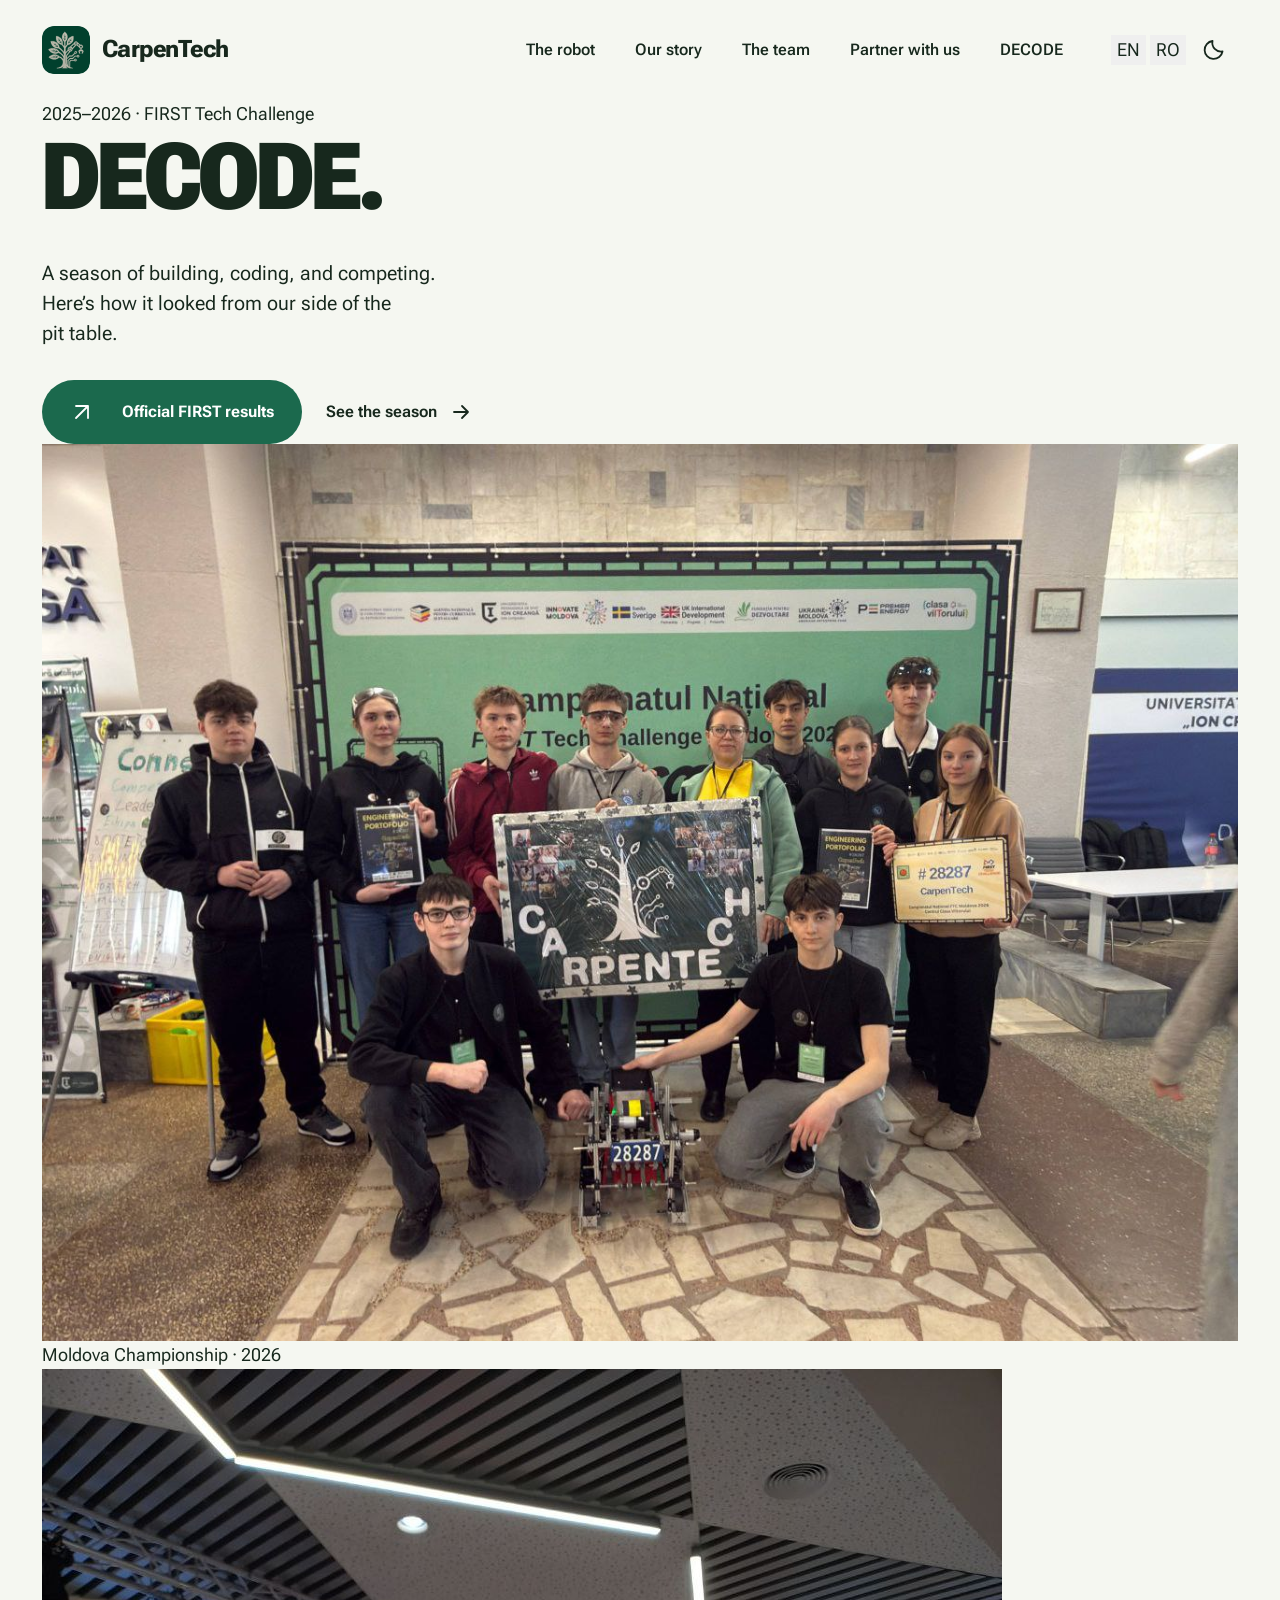
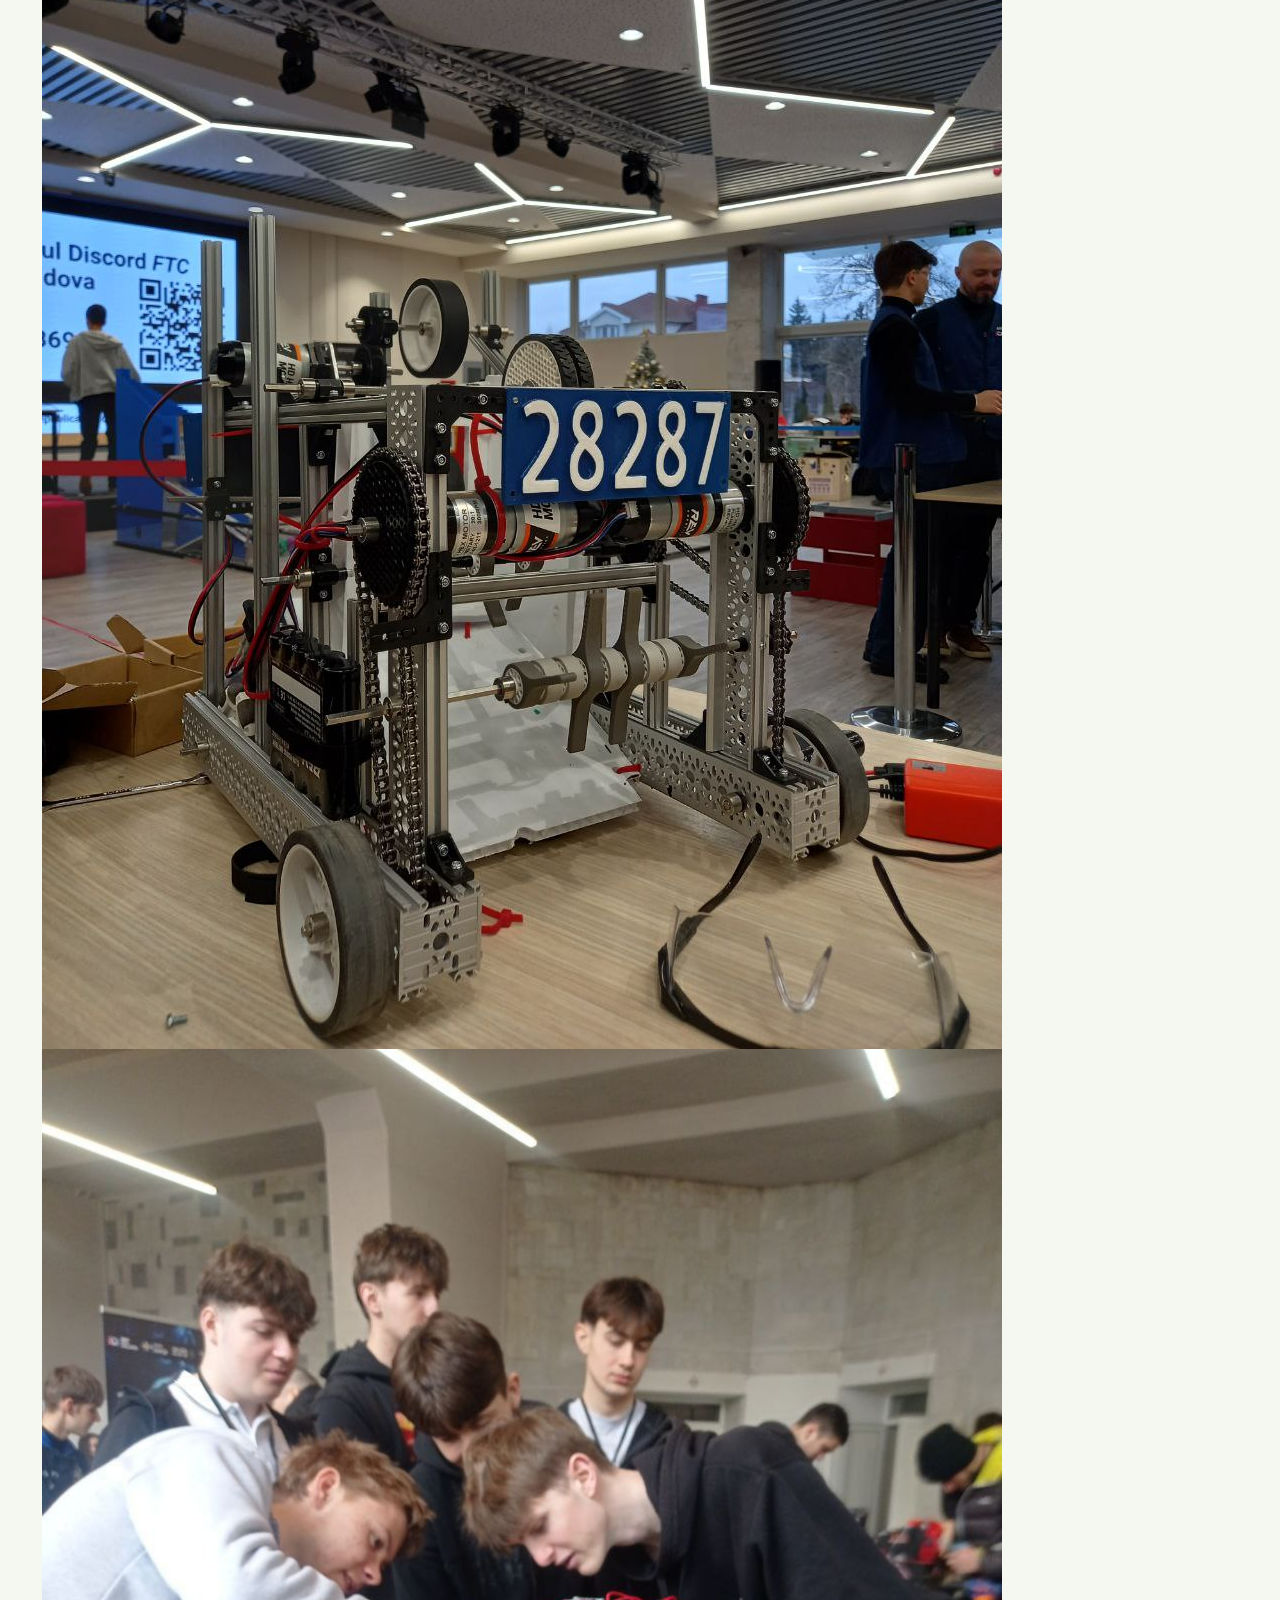
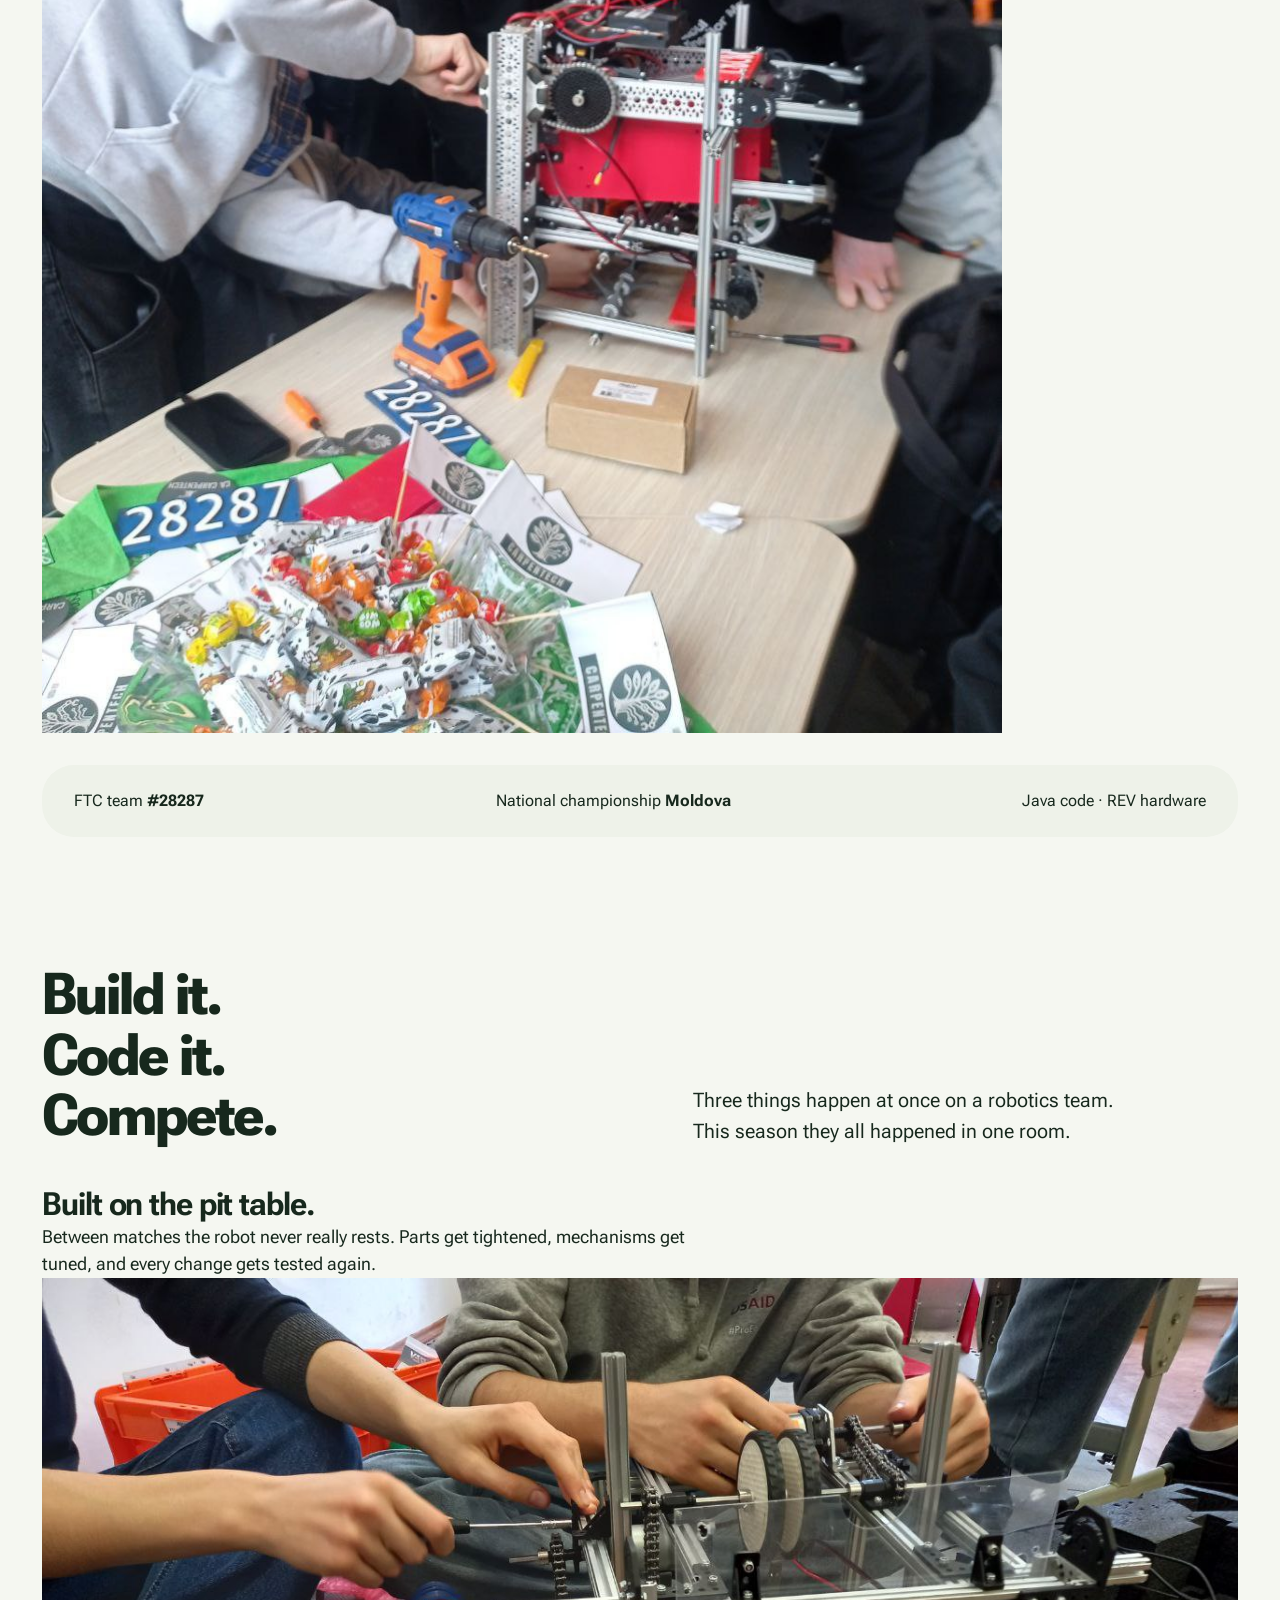
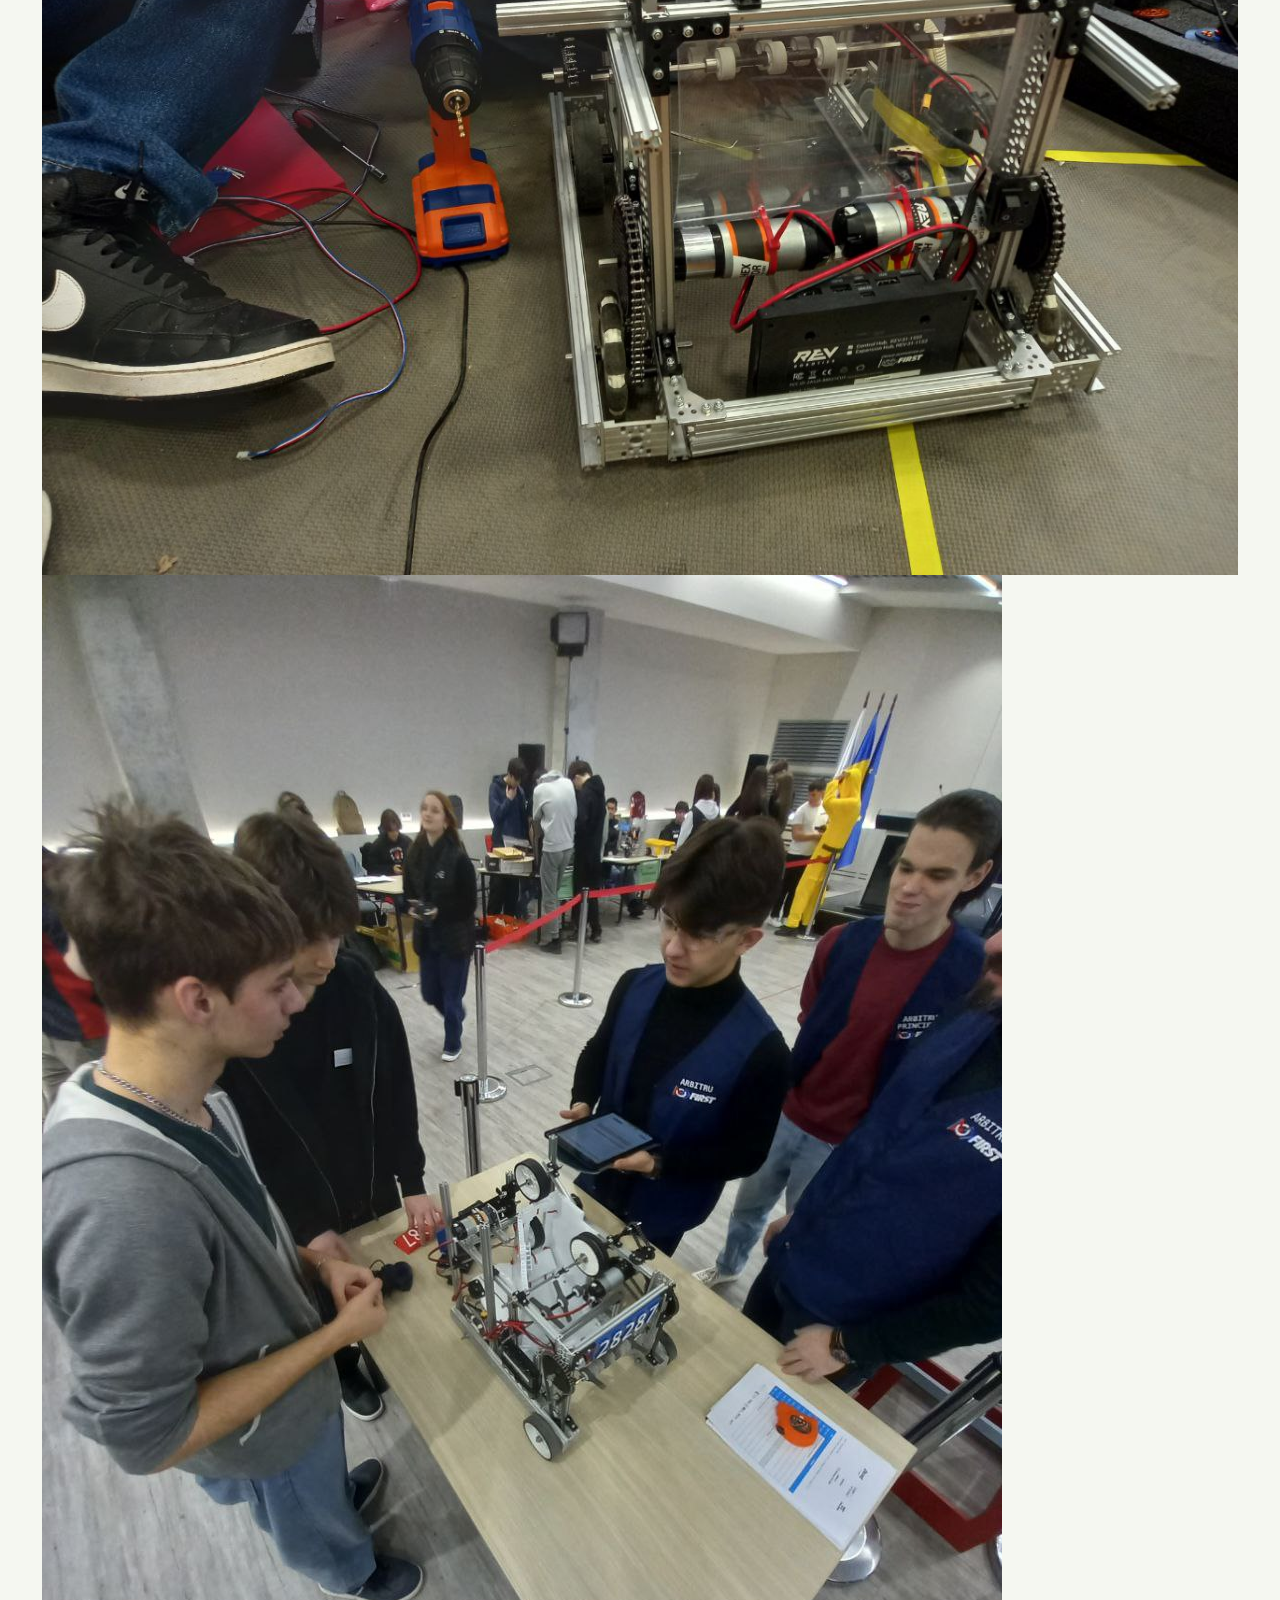
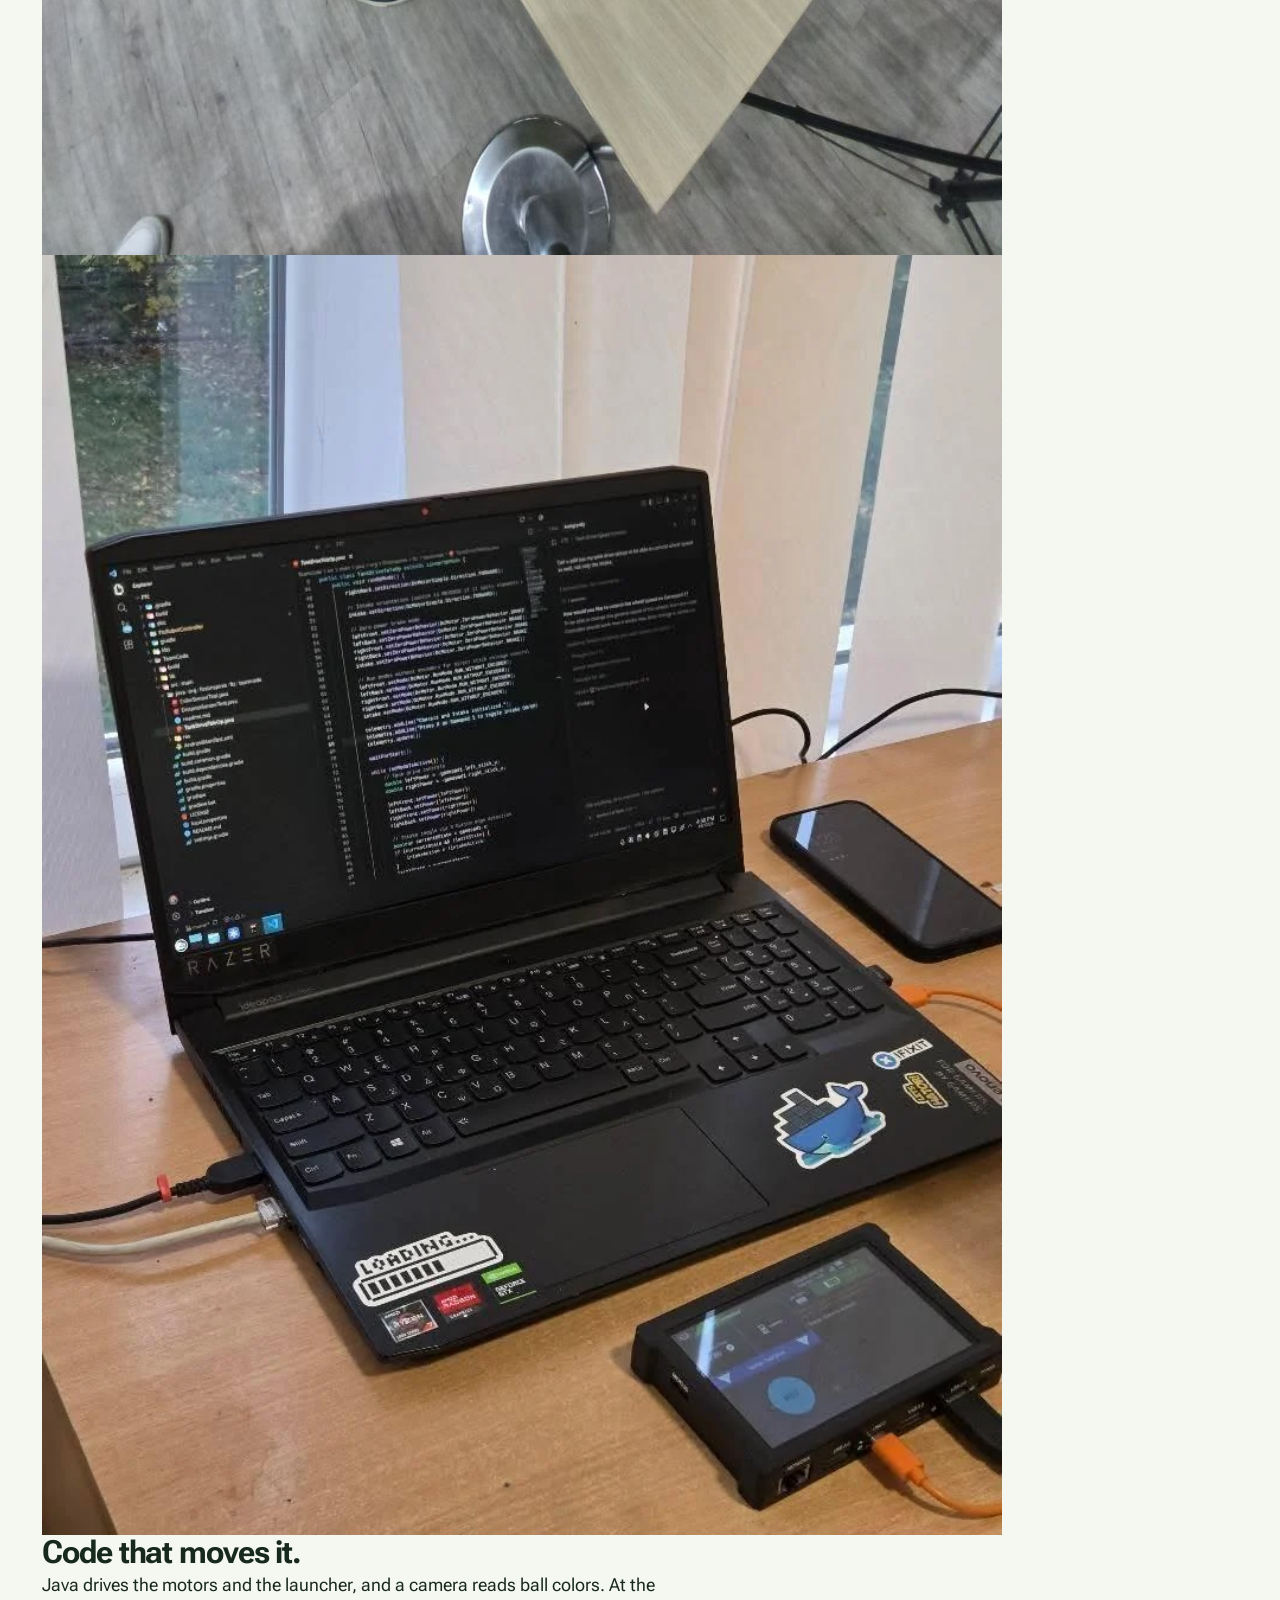
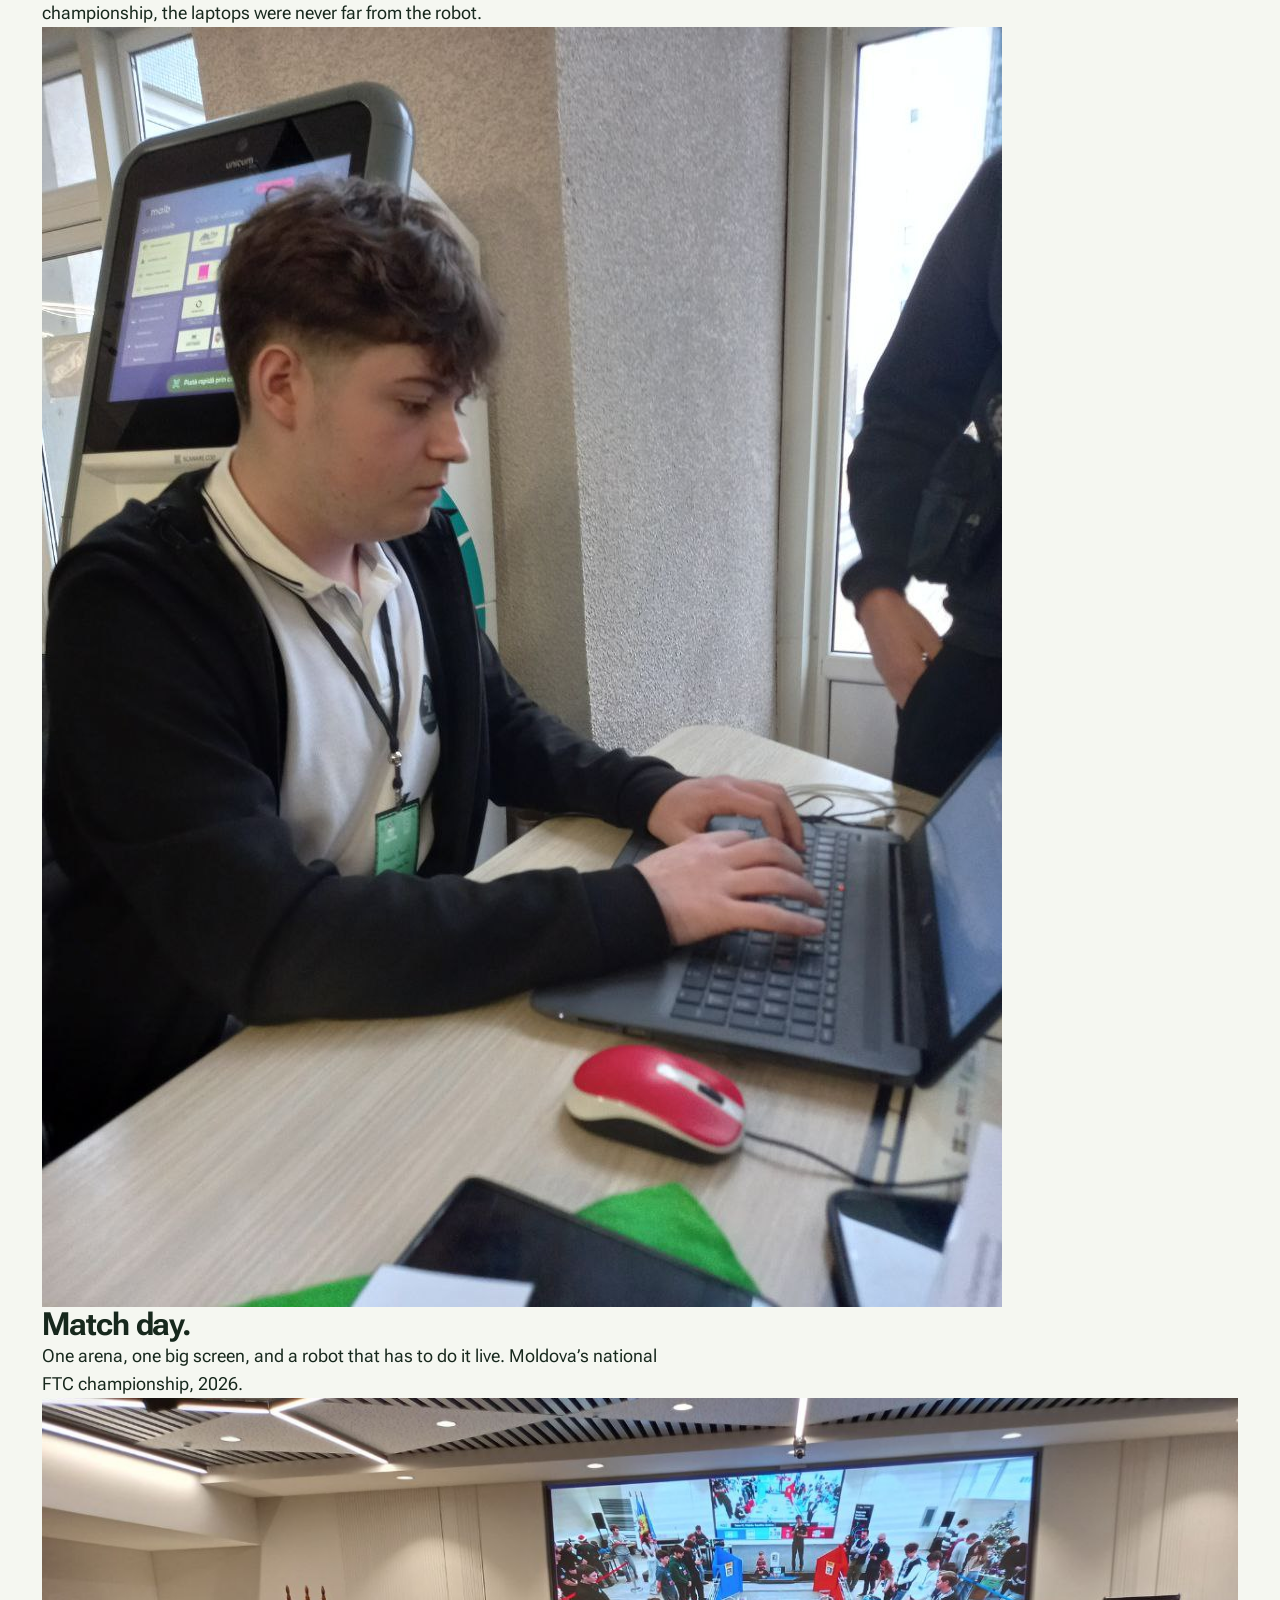
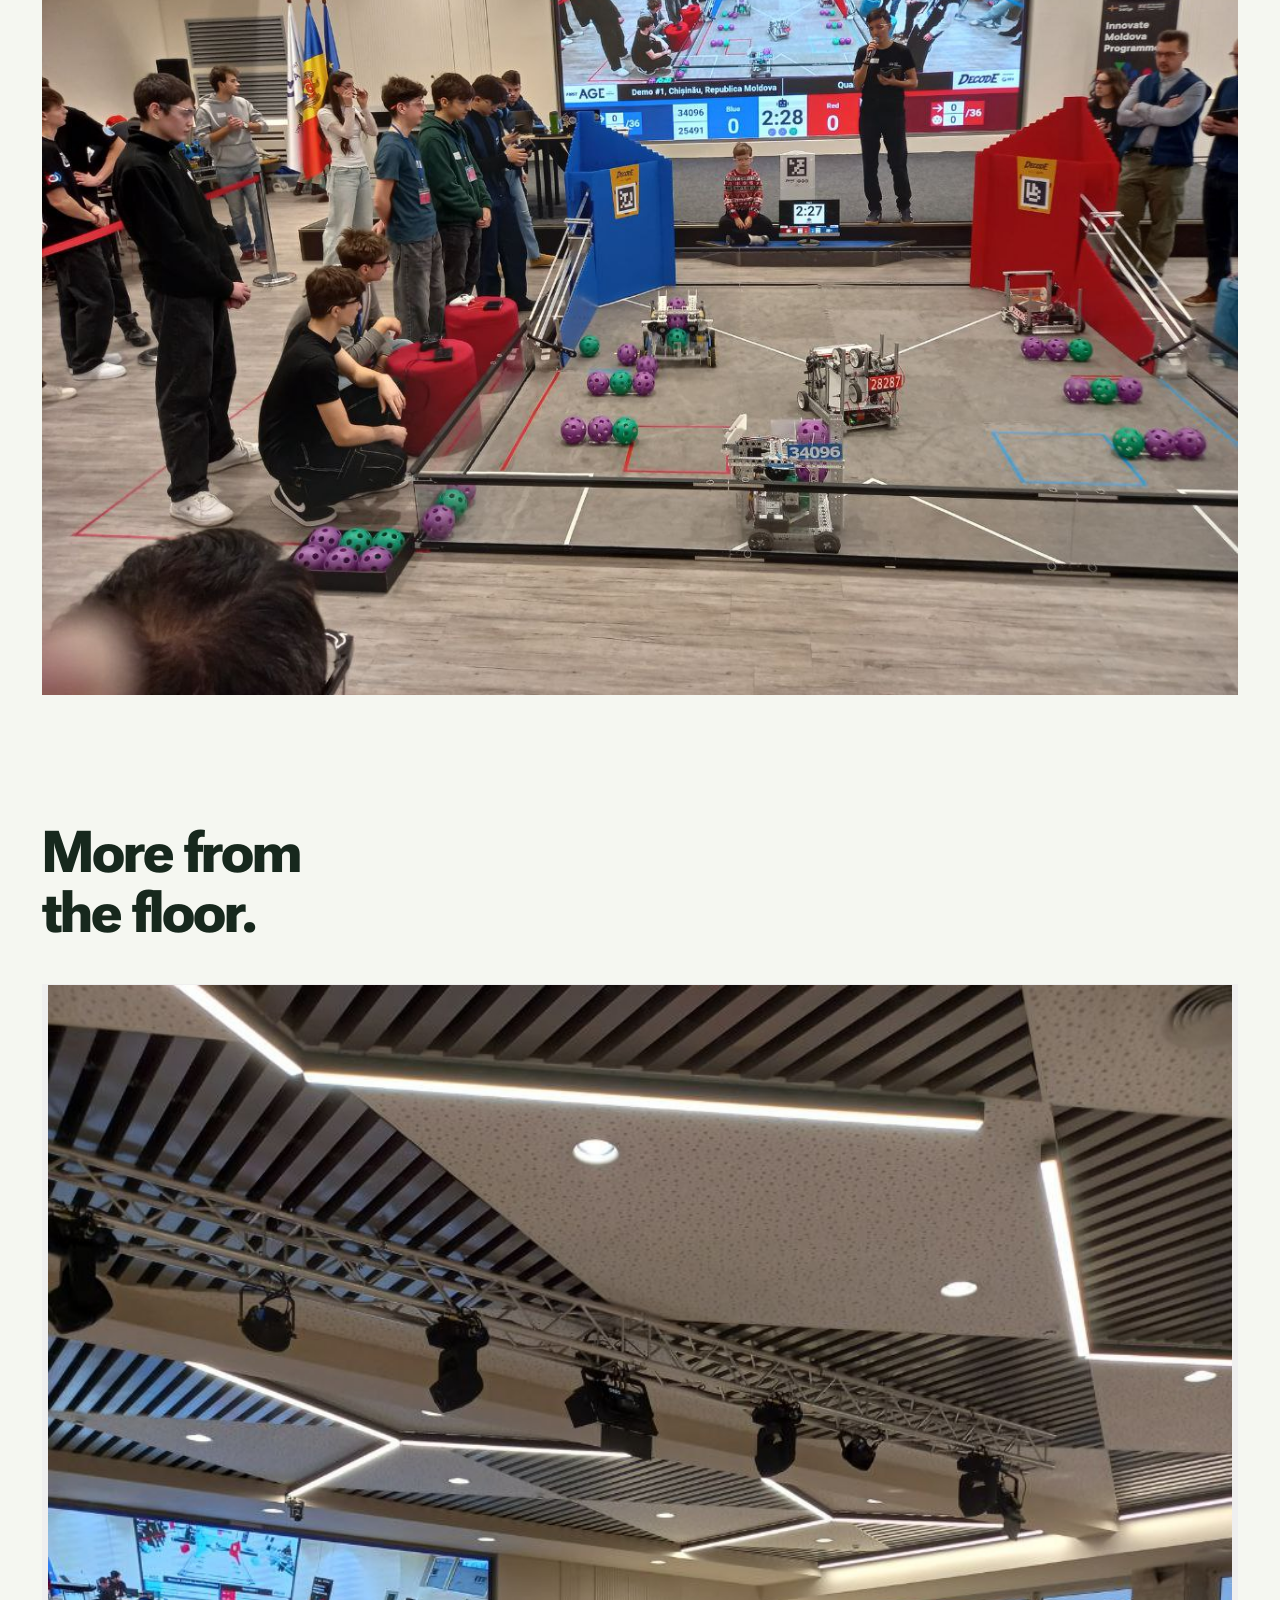
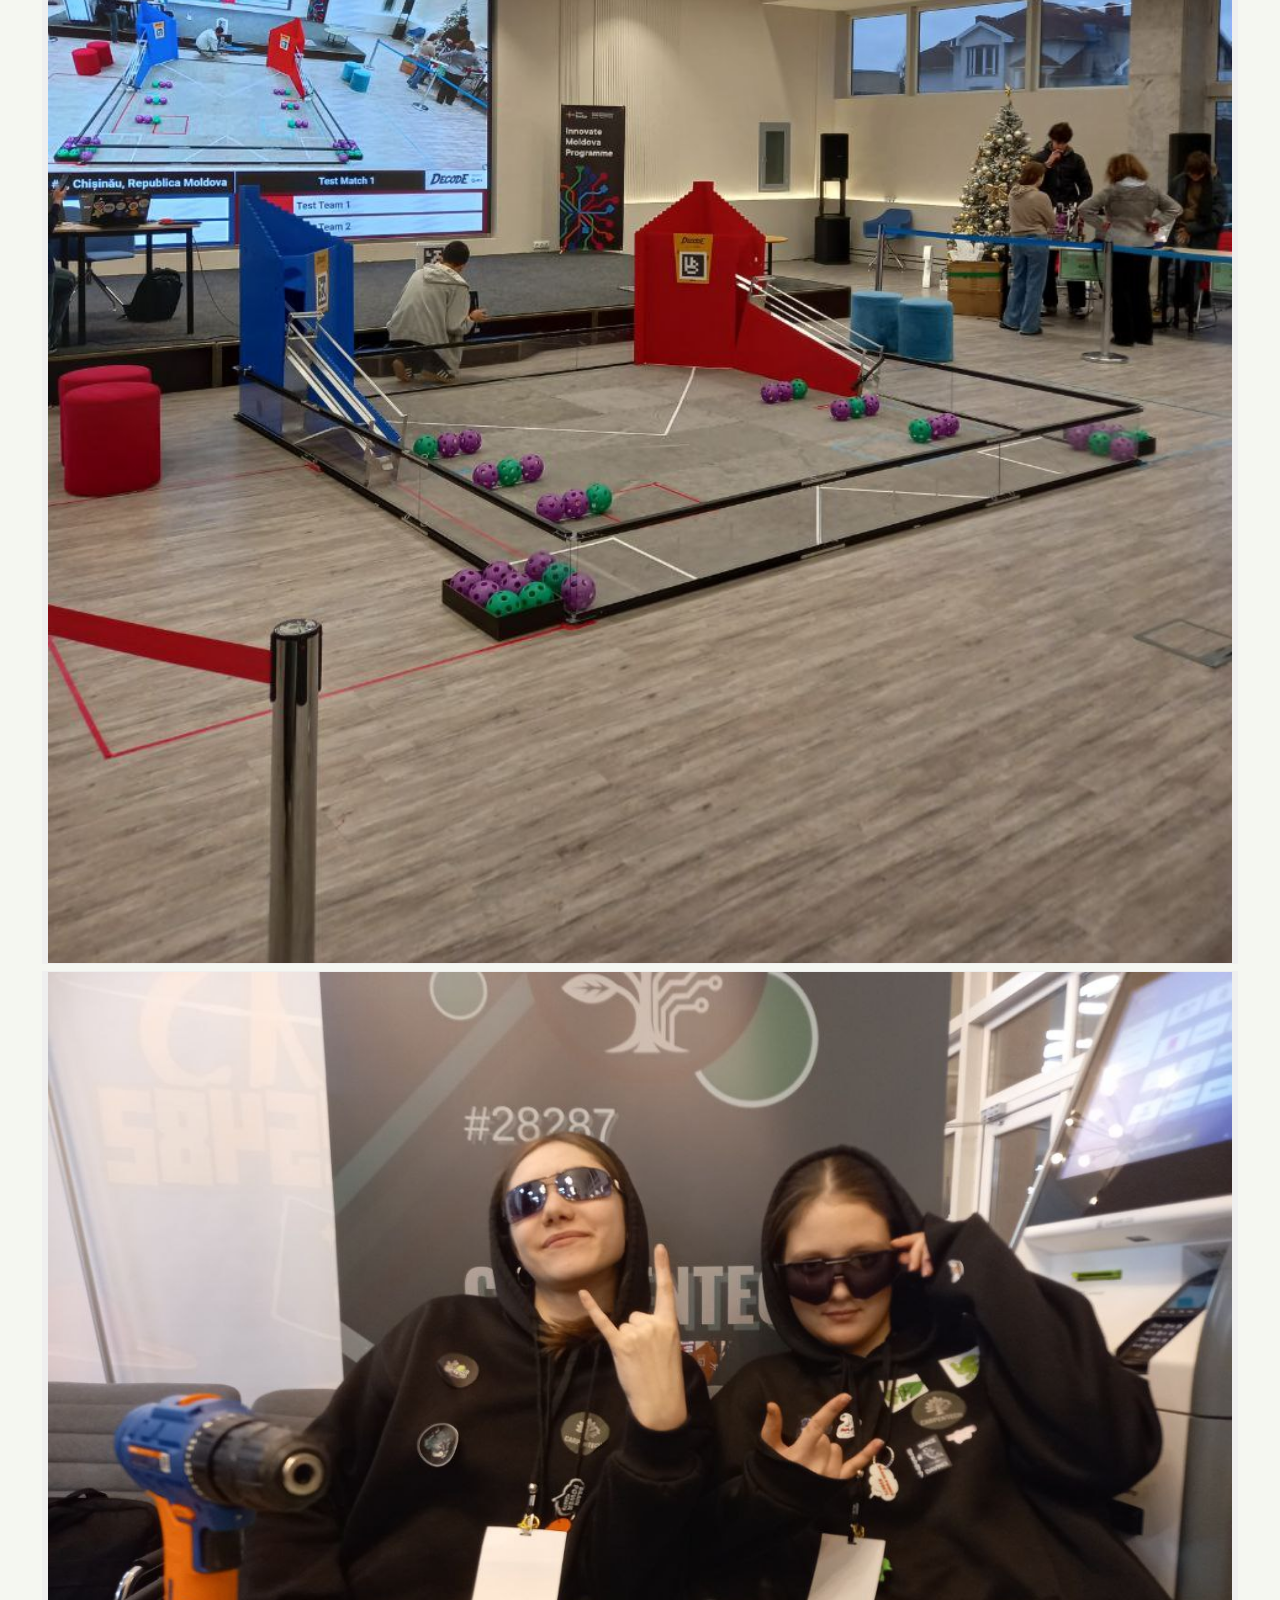
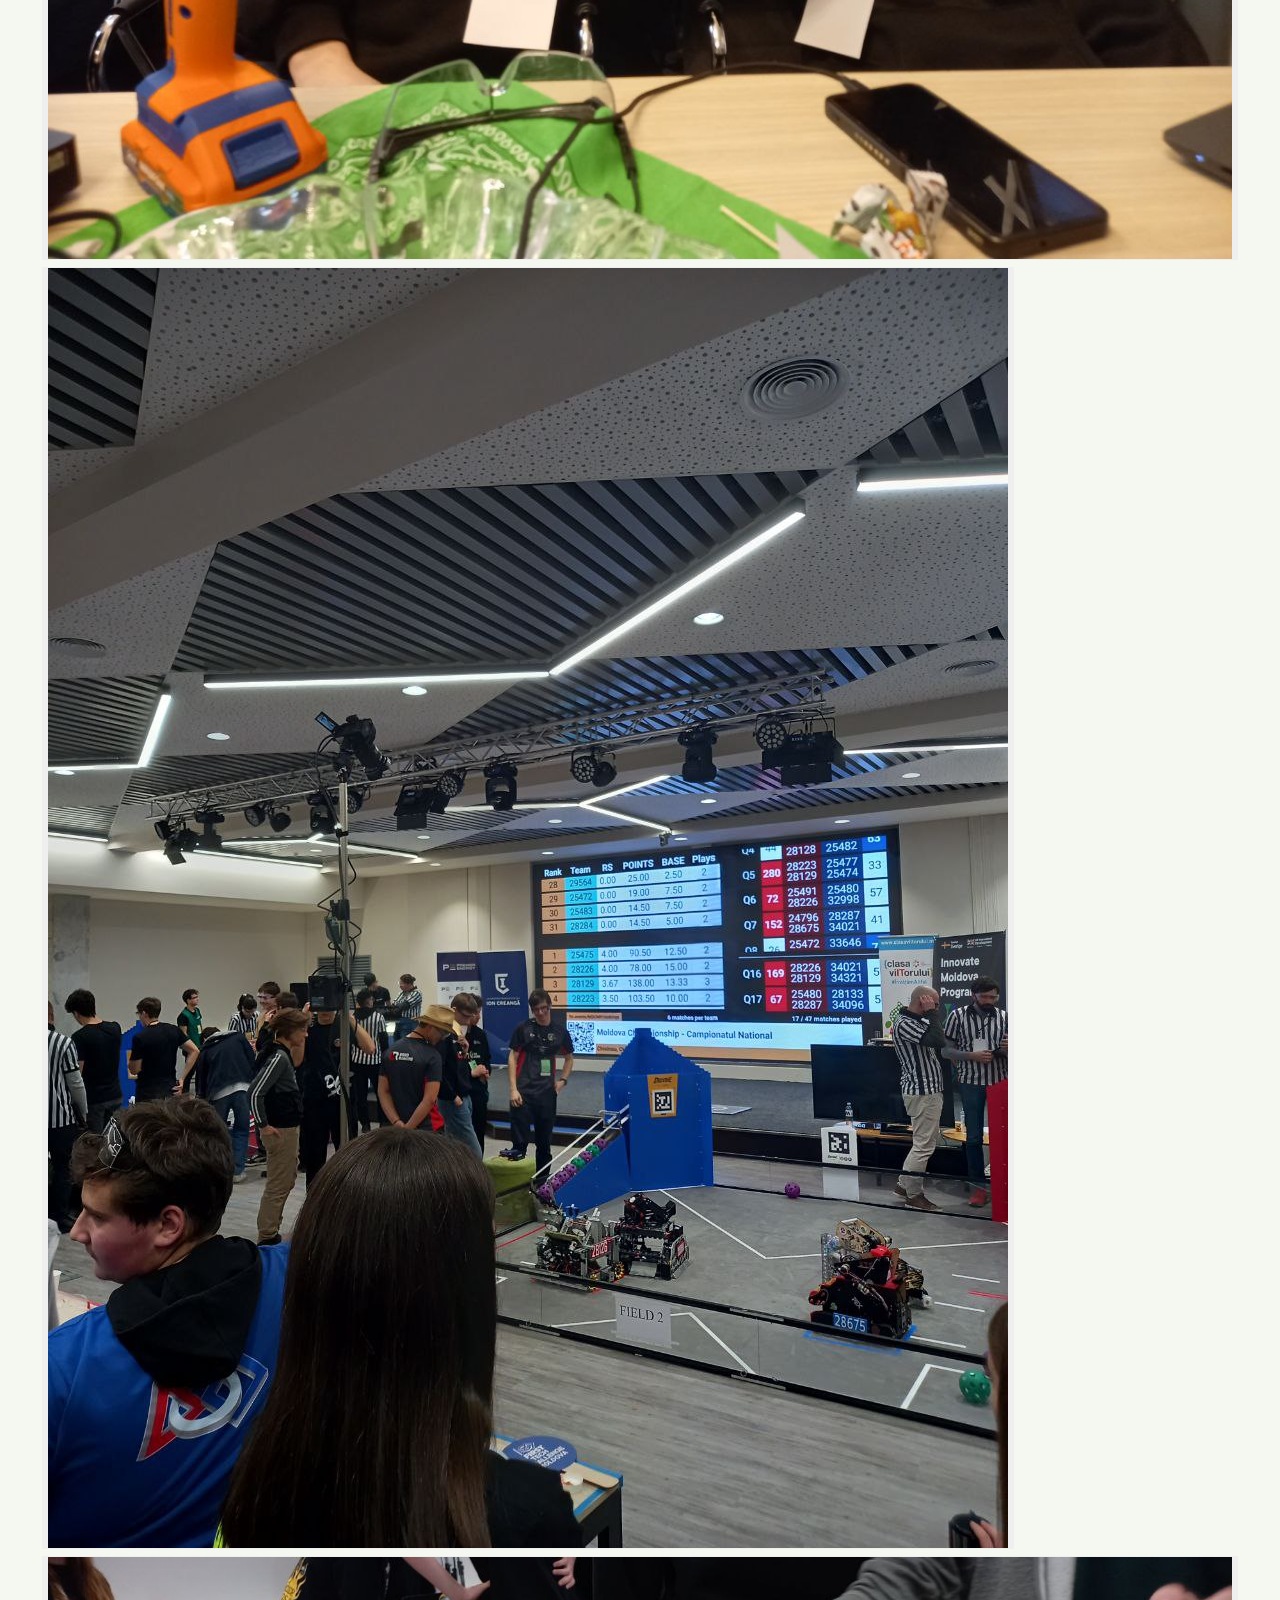
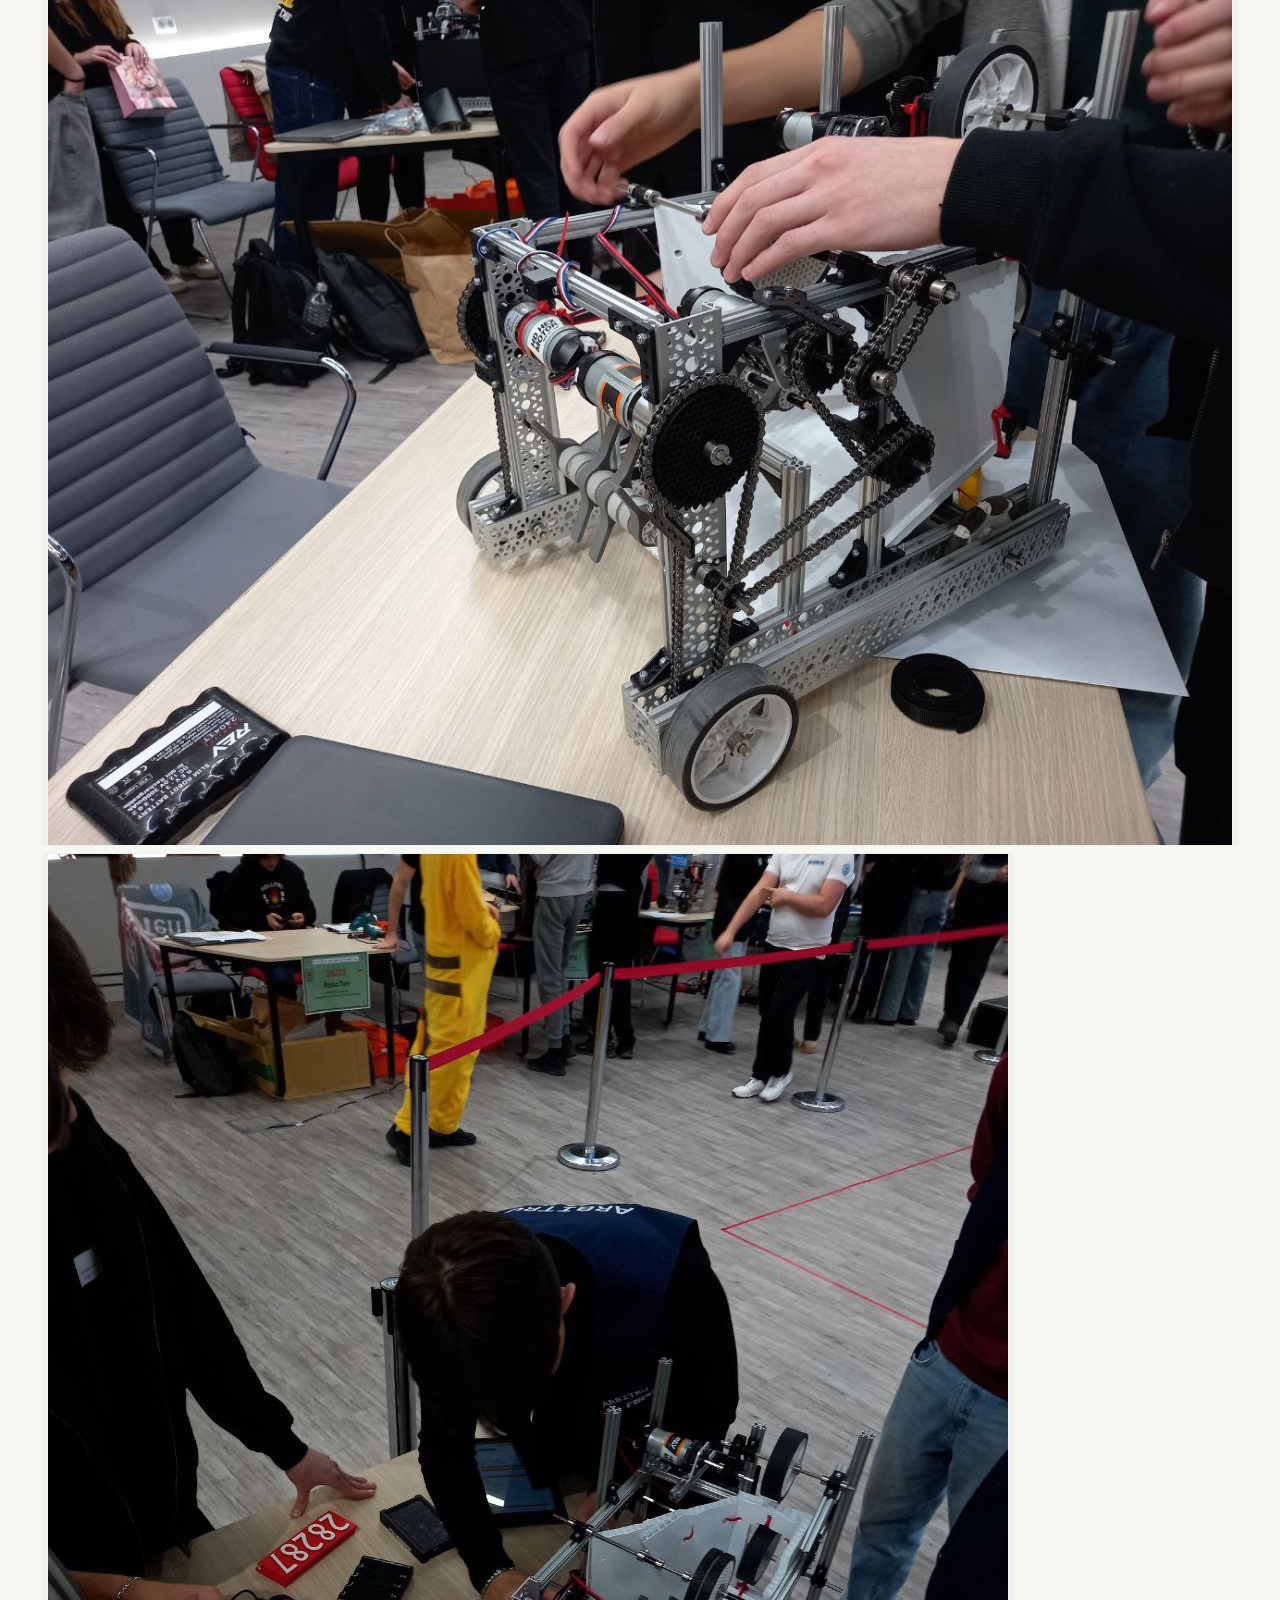
==== decode/index.html @ a241f9f2 "feat(history): add DECODE season story and photos" ====
<!doctype html>
<html lang="en">
  <head>
    <meta charset="utf-8" />
    <meta name="viewport" content="width=device-width, initial-scale=1, viewport-fit=cover" />
    <meta name="color-scheme" content="light dark" />
    <meta name="theme-color" content="#f5f7f1" />
    <meta
      name="description"
      content="CarpenTech’s 2025–2026 FIRST Tech Challenge DECODE season. "
    />
    <title>DECODE 2025–2026 · CarpenTech</title>
    <link rel="icon" href="../public/favicon.svg" type="image/svg+xml" />
    <link
      rel="preload"
      href="../public/fonts/roboto-flex-latin.woff2"
      as="font"
      type="font/woff2"
      crossorigin
    />
    <script>
      try {
        const savedTheme = localStorage.getItem('carpentech-theme');
        if (savedTheme === 'light' || savedTheme === 'dark') {
          document.documentElement.dataset.theme = savedTheme;
        }
      } catch {
        // Use the system theme when storage is unavailable.
      }
    </script>
    <link rel="stylesheet" href="../public/styles.css" />
    <script src="../public/i18n.js" defer></script>
    <script src="../public/script.js" defer></script>
  </head>
  <body>
    <svg class="icon-definitions" xmlns="http://www.w3.org/2000/svg" aria-hidden="true">
      <defs>
        <symbol id="i-arrow" viewBox="0 0 24 24">
          <path d="M5 12h14M13 6l6 6-6 6" />
        </symbol>
        <symbol id="i-up-right" viewBox="0 0 24 24">
          <path d="M6 18 18 6M6 6h12v12" />
        </symbol>
        <symbol id="i-sun" viewBox="0 0 24 24">
          <circle cx="12" cy="12" r="4" />
          <path d="M12 2v2m0 16v2M2 12h2m16 0h2M5 5l1.5 1.5m11 11L19 19M5 19l1.5-1.5m11-11L19 5" />
        </symbol>
        <symbol id="i-moon" viewBox="0 0 24 24">
          <path d="M20.5 13.5A8.8 8.8 0 0 1 10.5 3a9 9 0 1 0 10 10.5Z" />
        </symbol>
        <symbol id="i-menu" viewBox="0 0 24 24">
          <path d="M4 8h16M4 16h16" />
        </symbol>
        <symbol id="i-close" viewBox="0 0 24 24">
          <path d="m6 6 12 12M6 18 18 6" />
        </symbol>
      </defs>
    </svg>
    <a class="skip-link" href="#main">Skip to content</a>
    <header class="site-header">
      <div class="header-inner frame">
        <a class="brand" href="../index.html" aria-label="CarpenTech home"
          ><img src="../public/favicon.svg" width="48" height="48" alt="" /><span>CarpenTech</span></a
        >
        <nav class="primary-nav" aria-label="Main navigation">
          <a href="../index.html#robot">The robot</a><a href="../index.html#decode">Our story</a
          ><a href="../index.html#team">The team</a><a href="../index.html#support">Partner with us</a
          ><a href="./index.html" aria-current="page">DECODE</a>
        </nav>
        <div class="header-actions">
          <div class="lang-switch" role="group" aria-label="Language" hidden>
            <span class="lang-indicator" aria-hidden="true"></span>
            <button type="button" data-lang="en" aria-pressed="true">EN</button>
            <button type="button" data-lang="ro" aria-pressed="false">RO</button>
          </div>
          <button
            class="icon-button"
            id="theme-toggle"
            type="button"
            aria-label="Switch to dark theme"
            aria-pressed="false"
            hidden
          >
            <svg class="icon" aria-hidden="true"><use href="#i-moon" /></svg>
          </button>
          <button
            class="icon-button menu-toggle"
            id="menu-open"
            type="button"
            aria-label="Open navigation"
            aria-haspopup="dialog"
            aria-controls="mobile-menu"
            aria-expanded="false"
            hidden
          >
            <svg class="icon" aria-hidden="true"><use href="#i-menu" /></svg>
          </button>
        </div>
      </div>
    </header>
    <main id="main">
      <section class="season-hero frame" aria-labelledby="decode-title">
        <div class="season-hero-grid">
          <div class="season-copy">
            <p class="season-kicker" data-reveal>2025–2026 · FIRST Tech Challenge</p>
            <h1 id="decode-title">DECODE.</h1>
            <p class="hero-description" data-reveal>
              A season of building, coding, and competing. Here’s how it looked from our side of
              the pit table.
            </p>
            <div class="hero-actions" data-reveal>
              <a class="button button-primary button-large" href="https://ftc-events.firstinspires.org/2025/team/28287" rel="noopener"
                ><svg class="icon" aria-hidden="true"><use href="#i-up-right" /></svg>Official FIRST results</a
              ><a class="text-link" href="#chapters"
                >See the season<svg class="icon" aria-hidden="true"><use href="#i-arrow" /></svg
              ></a>
            </div>
          </div>
          <div class="season-collage">
            <figure class="season-photo wide r-tl">
              <img src="../public/images/team-image-at-ftc.jpg" width="1280" height="960" alt="The CarpenTech team posing with their robot and banner at the national championship" fetchpriority="high" style="object-position:50% 55%" />
              <figcaption class="season-tag">Moldova Championship · 2026</figcaption>
            </figure>
            <figure class="season-photo square r-br" data-reveal="photo"><img src="../public/images/robot-plate.jpg
              " width="960" height="1280" alt="Robot 28287 with its number plate" loading="lazy" /></figure>
            <figure class="season-photo square r-tr" data-reveal="photo"><img src="../public/images/pit-tune.jpg" width="960" height="1280" alt="Team members tuning the robot at the pit table" loading="lazy" /></figure>
          </div>
        </div>
        <div class="context-strip" data-reveal>
          <p>FTC team <strong>#28287</strong></p>
          <p>National championship <strong>Moldova</strong></p>
          <p>Java code · REV hardware</p>
        </div>
      </section>
      <section class="frame section-space" id="chapters" aria-labelledby="chapters-title">
        <div class="section-intro">
          <h2 id="chapters-title" data-reveal="headline">Build it.<br />Code it.<br />Compete.</h2>
          <p data-reveal>Three things happen at once on a robotics team. This season they all happened in one room.</p>
        </div>
        <div class="season-chapter">
          <div class="chapter-text c-4" data-reveal="photo">
            <h3>Built on the pit table.</h3>
            <p>Between matches the robot never really rests. Parts get tightened, mechanisms get tuned, and every change gets tested again.</p>
          </div>
          <figure class="season-photo c-5 landscape r-tr" data-reveal="photo"><img src="../public/images/pit-build.jpg
            " width="1280" height="960" alt="Hands working on the robot with a drill at the pit table" loading="lazy" /></figure>
          <figure class="season-photo c-3 r-bl" data-reveal="photo"><img src="../public/images/inspection.jpg" width="960" height="1280" alt="The robot on the table during a check" loading="lazy" /></figure>
        </div>
        <div class="season-chapter">
          <figure class="season-photo c-4 r-tl" data-reveal="photo"><img src="../public/images/programming-workstation.webp" width="960" height="1280" alt="A laptop showing robot code next to a controller" loading="lazy" /></figure>
          <div class="chapter-text c-4 is-dark" data-reveal="photo">
            <h3>Code that moves it.</h3>
            <p>Java drives the motors and the launcher, and a camera reads ball colors. At the championship, the laptops were never far from the robot.</p>
          </div>
          <figure class="season-photo c-4 r-br" data-reveal="photo"><img src="../public/images/code-typing.jpg" width="960" height="1280" alt="A team member programming on a laptop at the event" loading="lazy" /></figure>
        </div>
        <div class="season-chapter">
          <div class="chapter-text c-5" data-reveal="photo">
            <h3>Match day.</h3>
            <p>One arena, one big screen, and a robot that has to do it live. Moldova’s national FTC championship, 2026.</p>
          </div>
          <figure class="season-photo c-7 landscape r-tl" data-reveal="photo"><img src="../public/images/arena-wide.jpg" width="1280" height="960" alt="The championship arena with teams gathered around the field" loading="lazy" /></figure>
        </div>
      </section>
      <section class="frame section-space" aria-labelledby="gallery-title">
        <div class="section-intro">
          <h2 id="gallery-title" data-reveal="headline">More from<br />the floor.</h2>
        </div>
        <div class="season-gallery"><button class="season-photo r-tr" type="button" data-lightbox="The competition arena with the big match screen" aria-haspopup="dialog" aria-controls="lightbox" data-reveal="photo"><img src="../public/images/arena-screen.jpg" width="1280" height="960" alt="The competition arena with the big match screen" loading="lazy" /></button><button class="season-photo r-bl" type="button" data-lightbox="Two team members in sunglasses at the pit table" aria-haspopup="dialog" aria-controls="lightbox" data-reveal="photo"><img src="../public/images/team-fun.jpg" width="1280" height="960" alt="Two team members in sunglasses at the pit table" loading="lazy" /></button><button class="season-photo r-br" type="button" data-lightbox="A match in progress with the live scoreboard" aria-haspopup="dialog" aria-controls="lightbox" data-reveal="photo"><img src="../public/images/match.jpg" width="960" height="1280" alt="A match in progress with the live scoreboard" loading="lazy" /></button><button class="season-photo r-tl" type="button" data-lightbox="The robot on the table, wheels and chain visible" aria-haspopup="dialog" aria-controls="lightbox" data-reveal="photo"><img src="../public/images/robot-table.jpg" width="1280" height="960" alt="The robot on the table, wheels and chain visible" loading="lazy" /></button><button class="season-photo r-tr" type="button" data-lightbox="Robot 28287 next to the field" aria-haspopup="dialog" aria-controls="lightbox" data-reveal="photo"><img src="../public/images/robot-field.jpg" width="960" height="1280" alt="Robot 28287 next to the field" loading="lazy" /></button><button class="season-photo r-bl" type="button" data-lightbox="Two team members in CarpenTech hoodies at the booth" aria-haspopup="dialog" aria-controls="lightbox" data-reveal="photo"><img src="../public/images/team-shades.jpg" width="960" height="1280" alt="Two team members in CarpenTech hoodies at the booth" loading="lazy" /></button><button class="season-photo r-br" type="button" data-lightbox="Teams watching the match screen" aria-haspopup="dialog" aria-controls="lightbox" data-reveal="photo"><img src="../public/images/scoreboard.jpg" width="960" height="1280" alt="Teams watching the match screen" loading="lazy" /></button><button class="season-photo r-tl" type="button" data-lightbox="The robot at the pit table with a mentor" aria-haspopup="dialog" aria-controls="lightbox" data-reveal="photo"><img src="../public/images/pit-close.jpg" width="960" height="1280" alt="The robot at the pit table with a mentor" loading="lazy" /></button></div>
      </section>
      <section class="support-section section-space" aria-labelledby="results-title">
        <div class="frame">
          <div class="support-intro">
            <h2 id="results-title" data-reveal="headline">Want the<br />official numbers?</h2>
            <div data-reveal>
              <p>Rankings and match results live on the FIRST events site.</p>
              <a class="button button-accent button-large" href="https://ftc-events.firstinspires.org/2025/team/28287" rel="noopener"
                ><svg class="icon" aria-hidden="true"><use href="#i-up-right" /></svg>Official FIRST results</a
              >
            </div>
          </div>
        </div>
      </section>
    </main>

    <footer class="site-footer frame">
      <div class="footer-bottom">
        <p>© 2026 CarpenTech · FTC #28287</p>
        <p>Liceul Teoretic Ștefan Holban</p>
      </div>
    </footer>
    <dialog class="mobile-menu" id="mobile-menu" aria-labelledby="menu-title">
      <div class="menu-header">
        <h2 id="menu-title">Take a look.</h2>
        <form method="dialog">
          <button type="submit" class="icon-button" aria-label="Close navigation">
            <svg class="icon" aria-hidden="true"><use href="#i-close" /></svg>
          </button>
        </form>
      </div>
      <div class="menu-language">
        <div class="lang-switch" role="group" aria-label="Language" hidden>
          <span class="lang-indicator" aria-hidden="true"></span>
          <button type="button" data-lang="en" aria-pressed="true">EN</button>
          <button type="button" data-lang="ro" aria-pressed="false">RO</button>
        </div>
      </div>
      <nav aria-label="Mobile navigation">
        <a href="../index.html#robot"
          >The robot<svg class="icon" aria-hidden="true"><use href="#i-arrow" /></svg></a
        ><a href="../index.html#decode"
          >Our story<svg class="icon" aria-hidden="true"><use href="#i-arrow" /></svg></a
        ><a href="../index.html#team"
          >The team<svg class="icon" aria-hidden="true"><use href="#i-arrow" /></svg></a
        ><a href="../index.html#support"
          >Partner with us<svg class="icon" aria-hidden="true"><use href="#i-arrow" /></svg></a
        ><a href="./index.html" aria-current="page"
          >DECODE<svg class="icon" aria-hidden="true"><use href="#i-arrow" /></svg
        ></a>
      </nav>
    </dialog>
    <dialog class="photo-dialog" id="lightbox" aria-labelledby="lightbox-title">
      <div class="photo-dialog-head">
        <h2 id="lightbox-title"></h2>
        <form method="dialog">
          <button type="submit" class="icon-button" aria-label="Close photo">
            <svg class="icon" aria-hidden="true"><use href="#i-close" /></svg>
          </button>
        </form>
      </div>
      <img src="" alt="" />
    </dialog>
  </body>
</html>
---- public/styles.css ----
@font-face {
  font-family: 'Roboto Flex';
  font-style: normal;
  font-weight: 300 900;
  font-stretch: 75% 125%;
  font-display: swap;
  src: url('fonts/roboto-flex-latin-ext.woff2') format('woff2');
  unicode-range:
    U+0100-02BA, U+02BD-02C5, U+02C7-02CC, U+02CE-02D7, U+02DD-02FF, U+0304, U+0308, U+0329,
    U+1D00-1DBF, U+1E00-1E9F, U+1EF2-1EFF, U+2020, U+20A0-20AB, U+20AD-20C4, U+2113, U+2C60-2C7F,
    U+A720-A7FF;
}

@font-face {
  font-family: 'Roboto Flex';
  font-style: normal;
  font-weight: 300 900;
  font-stretch: 75% 125%;
  font-display: swap;
  src: url('fonts/roboto-flex-latin.woff2') format('woff2');
  unicode-range:
    U+0000-00FF, U+0131, U+0152-0153, U+02BB-02BC, U+02C6, U+02DA, U+02DC, U+0304, U+0308, U+0329,
    U+2000-206F, U+20AC, U+2122, U+2191, U+2193, U+2212, U+2215, U+FEFF, U+FFFD;
}

:root {
  color-scheme: light;
  --md-sys-color-primary: #1b694d;
  --md-sys-color-on-primary: #fff;
  --md-sys-color-primary-container: #d4eea2;
  --md-sys-color-on-primary-container: #173800;
  --md-sys-color-secondary: #4b6355;
  --md-sys-color-secondary-container: #d8e8da;
  --md-sys-color-on-secondary-container: #20382a;
  --md-sys-color-surface: #f5f7f1;
  --md-sys-color-surface-container-low: #eef2e9;
  --md-sys-color-surface-container: #e5ebe0;
  --md-sys-color-surface-container-high: #dce5d6;
  --md-sys-color-on-surface: #17281d;
  --md-sys-color-on-surface-variant: #445448;
  --md-sys-color-outline: #70816f;
  --md-sys-color-inverse-surface: #20372a;
  --md-sys-color-inverse-on-surface: #edf4e8;
  --md-sys-color-error: #ba1a1a;
  --brand-forest: #01402d;
  --brand-silver: #b7b7a9;
  --brand-on-forest: #f0f5e9;
  --brand-accent: #d4eea2;
  --brand-on-accent: #173800;
  --md-ref-typeface-brand: 'Roboto Flex', sans-serif;
  --md-ref-typeface-plain: 'Roboto Flex', system-ui, sans-serif;
  --md-sys-typescale-display-large-size: clamp(3.5rem, 7.3vw, 6rem);
  --md-sys-typescale-display-large-weight: 780;
  --md-sys-typescale-headline-large-size: clamp(2.25rem, 4.5vw, 4rem);
  --md-sys-typescale-headline-large-weight: 720;
  --md-sys-typescale-title-large-size: clamp(1.5rem, 2.5vw, 2.25rem);
  --md-sys-typescale-title-large-weight: 650;
  --md-sys-typescale-body-large-size: 1.125rem;
  --md-sys-typescale-label-large-size: 1rem;
  --md-sys-shape-corner-small: 8px;
  --md-sys-shape-corner-medium: 12px;
  --md-sys-shape-corner-large: 16px;
  --md-sys-shape-corner-extra-large: 28px;
  --md-sys-shape-corner-extra-large-increased: 32px;
  --md-sys-shape-corner-extra-extra-large: 48px;
  --md-sys-shape-corner-full: 999px;
  --shape-hero: 48px 144px 48px 48px;
  --space-unit: 8px;
  --page-margin: clamp(20px, 3.3vw, 48px);
  --section-gap: clamp(96px, 10vw, 160px);
  --md-sys-motion-easing-emphasized: cubic-bezier(0.2, 0, 0, 1);
  --md-sys-motion-easing-decelerated: cubic-bezier(0.05, 0.7, 0.1, 1);
  --motion-spring: linear(
    0,
    0.009,
    0.037,
    0.082,
    0.145,
    0.223,
    0.312,
    0.407,
    0.504,
    0.599,
    0.688,
    0.768,
    0.837,
    0.894,
    0.94,
    0.975,
    1,
    1.017,
    1.026,
    1.029,
    1.027,
    1.023,
    1.017,
    1.011,
    1.006,
    1.002,
    1
  );
  --motion-fast: 160ms;
  --motion-medium: 240ms;
  --motion-long: 560ms;
  --motion-stagger: 60ms;
}

@media (prefers-color-scheme: dark) {
  :root:not([data-theme='light']) {
    color-scheme: dark;
    --md-sys-color-primary: #a2d3b6;
    --md-sys-color-on-primary: #003823;
    --md-sys-color-primary-container: #354e1b;
    --md-sys-color-on-primary-container: #d4eea2;
    --md-sys-color-secondary: #bbcfbf;
    --md-sys-color-secondary-container: #354c3d;
    --md-sys-color-on-secondary-container: #d8e8da;
    --md-sys-color-surface: #111b15;
    --md-sys-color-surface-container-low: #18251c;
    --md-sys-color-surface-container: #213025;
    --md-sys-color-surface-container-high: #2d3e30;
    --md-sys-color-on-surface: #e3ebde;
    --md-sys-color-on-surface-variant: #b8c8b6;
    --md-sys-color-outline: #879d87;
    --md-sys-color-inverse-surface: #e3ebde;
    --md-sys-color-inverse-on-surface: #20372a;
  }
}

:root[data-theme='dark'] {
  color-scheme: dark;
  --md-sys-color-primary: #a2d3b6;
  --md-sys-color-on-primary: #003823;
  --md-sys-color-primary-container: #354e1b;
  --md-sys-color-on-primary-container: #d4eea2;
  --md-sys-color-secondary: #bbcfbf;
  --md-sys-color-secondary-container: #354c3d;
  --md-sys-color-on-secondary-container: #d8e8da;
  --md-sys-color-surface: #111b15;
  --md-sys-color-surface-container-low: #18251c;
  --md-sys-color-surface-container: #213025;
  --md-sys-color-surface-container-high: #2d3e30;
  --md-sys-color-on-surface: #e3ebde;
  --md-sys-color-on-surface-variant: #b8c8b6;
  --md-sys-color-outline: #879d87;
  --md-sys-color-inverse-surface: #e3ebde;
  --md-sys-color-inverse-on-surface: #20372a;
}

*,
*::before,
*::after {
  box-sizing: border-box;
}

* {
  margin: 0;
}

html {
  scroll-behavior: smooth;
  scroll-padding-top: 112px;
  scrollbar-color: var(--md-sys-color-primary) var(--md-sys-color-surface);
}

body {
  font-family: var(--md-ref-typeface-plain);
  font-size: var(--md-sys-typescale-body-large-size);
  line-height: 1.55;
  background: var(--md-sys-color-surface);
  color: var(--md-sys-color-on-surface);
  -webkit-font-smoothing: antialiased;
}

body.has-dialog {
  overflow: hidden;
}

button,
a,
input {
  -webkit-tap-highlight-color: transparent;
  touch-action: manipulation;
}

button {
  font: inherit;
  color: inherit;
  cursor: pointer;
  border: 0;
  -webkit-user-select: none;
  user-select: none;
}

a {
  color: inherit;
  text-underline-offset: 5px;
}

button:disabled {
  opacity: 0.4;
  cursor: default;
}

[hidden] {
  display: none !important;
}

img {
  display: block;
  max-width: 100%;
  height: auto;
}

svg {
  flex-shrink: 0;
}

::selection {
  background: var(--md-sys-color-primary-container);
  color: var(--md-sys-color-on-primary-container);
}

:focus-visible {
  outline: 3px solid var(--md-sys-color-primary);
  outline-offset: 5px;
}

.support-section :focus-visible,
.hero-media :focus-visible {
  outline-color: var(--brand-accent);
}

h1,
h2,
h3 {
  font-family: var(--md-ref-typeface-brand);
  font-optical-sizing: auto;
  text-wrap: balance;
  line-height: 1.05;
  letter-spacing: -0.035em;
}

h1 {
  font-size: var(--md-sys-typescale-display-large-size);
  font-weight: var(--md-sys-typescale-display-large-weight);
}

h2 {
  font-size: var(--md-sys-typescale-headline-large-size);
  font-weight: var(--md-sys-typescale-headline-large-weight);
}

h3 {
  font-size: var(--md-sys-typescale-title-large-size);
  font-weight: var(--md-sys-typescale-title-large-weight);
  line-height: 1.12;
}

p {
  max-width: 65ch;
  text-wrap: pretty;
}

p + p {
  margin-top: 16px;
}

.frame {
  max-width: 1440px;
  margin-inline: auto;
  padding-left: max(var(--page-margin), env(safe-area-inset-left));
  padding-right: max(var(--page-margin), env(safe-area-inset-right));
}

.section-space {
  margin-top: var(--section-gap);
}

.anchor-target {
  scroll-margin-top: 96px;
}

.icon-definitions {
  position: absolute;
  width: 0;
  height: 0;
  overflow: hidden;
}

.icon {
  width: 24px;
  height: 24px;
  fill: none;
  stroke: currentColor;
  stroke-width: 1.8;
  stroke-linecap: round;
  stroke-linejoin: round;
}

.skip-link {
  position: fixed;
  top: 12px;
  left: 20px;
  z-index: 100;
  padding: 16px 24px;
  background: var(--md-sys-color-primary);
  color: var(--md-sys-color-on-primary);
  border-radius: var(--md-sys-shape-corner-full);
  transform: translateY(-180%);
}

.skip-link:focus {
  transform: none;
}

.site-header {
  position: sticky;
  top: 0;
  z-index: 20;
  background: var(--md-sys-color-surface);
  padding-top: env(safe-area-inset-top);
}

.header-inner {
  min-height: 100px;
  display: flex;
  align-items: center;
  gap: 32px;
}

.brand {
  display: inline-flex;
  align-items: center;
  gap: 12px;
  text-decoration: none;
  white-space: nowrap;
  font-size: 24px;
  font-weight: 760;
  letter-spacing: -0.035em;
  flex-shrink: 0;
}

.brand img {
  width: 48px;
  height: 48px;
  border-radius: var(--md-sys-shape-corner-medium);
}

.primary-nav {
  display: flex;
  gap: 8px;
  align-items: center;
  justify-content: center;
  margin-left: auto;
}

.primary-nav a {
  min-height: 48px;
  padding: 12px 16px;
  text-decoration: none;
  font-size: 16px;
  font-weight: 560;
  border-radius: var(--md-sys-shape-corner-full);
  transition:
    background-color var(--motion-fast),
    color var(--motion-fast);
}
@media (hover: hover) and (pointer: fine) {
  .primary-nav a:hover {
    background: var(--md-sys-color-surface-container);
  }
}

.primary-nav a[aria-current='location'] {
  background: var(--md-sys-color-secondary-container);
  color: var(--md-sys-color-on-secondary-container);
}

.header-actions {
  display: flex;
  gap: 4px;
  align-items: center;
}

.icon-button {
  width: 48px;
  height: 48px;
  padding: 12px;
  display: inline-grid;
  place-items: center;
  border-radius: var(--md-sys-shape-corner-full);
  background: transparent;
  transition:
    background-color var(--motion-fast),
    border-radius var(--motion-medium) var(--md-sys-motion-easing-emphasized),
    transform var(--motion-fast) var(--md-sys-motion-easing-emphasized);
}
@media (hover: hover) and (pointer: fine) {
  .icon-button:hover {
    background: var(--md-sys-color-surface-container-high);
    border-radius: var(--md-sys-shape-corner-large);
  }
}

.icon-button:active {
  transform: scale(0.96);
}

.menu-toggle {
  display: none;
}

.button {
  position: relative;
  display: inline-flex;
  align-items: center;
  justify-content: center;
  gap: 24px;
  min-height: 56px;
  padding: 16px 24px;
  text-decoration: none;
  font-size: var(--md-sys-typescale-label-large-size);
  font-weight: 680;
  line-height: 1.25;
  border-radius: var(--md-sys-shape-corner-full);
  overflow: hidden;
  isolation: isolate;
  transition:
    transform var(--motion-fast) var(--md-sys-motion-easing-emphasized),
    border-radius var(--motion-medium) var(--md-sys-motion-easing-emphasized);
}

.button::before {
  content: '';
  position: absolute;
  inset: 0;
  background: currentColor;
  opacity: 0;
  z-index: -1;
  transition: opacity var(--motion-fast);
}
@media (hover: hover) and (pointer: fine) {
  .button:hover::before {
    opacity: 0.08;
  }
}
@media (hover: hover) and (pointer: fine) {
  .button:hover {
    border-radius: var(--md-sys-shape-corner-large);
  }
}

.button:active {
  transform: scale(0.97);
}

.button .icon {
  transition: transform var(--motion-fast) var(--md-sys-motion-easing-emphasized);
}
@media (hover: hover) and (pointer: fine) {
  .button:hover .icon {
    transform: translate(2px, -2px);
  }
}

.button-primary {
  background: var(--md-sys-color-primary);
  color: var(--md-sys-color-on-primary);
}

.button-accent {
  background: var(--brand-accent);
  color: var(--brand-on-accent);
}

.button-large {
  min-height: 64px;
  padding-inline: 28px;
  gap: 28px;
}

.text-link {
  display: inline-flex;
  align-items: center;
  gap: 12px;
  min-height: 48px;
  text-decoration: none;
  font-size: 16px;
  font-weight: 620;
  width: fit-content;
}

.text-link .icon {
  transition: transform var(--motion-fast) var(--md-sys-motion-easing-emphasized);
}
@media (hover: hover) and (pointer: fine) {
  .text-link:hover .icon {
    transform: translateX(5px);
  }
}

.round-link {
  display: inline-grid;
  place-items: center;
  width: 56px;
  height: 56px;
  flex-shrink: 0;
  border-radius: var(--md-sys-shape-corner-full);
  background: var(--md-sys-color-secondary-container);
  color: var(--md-sys-color-on-secondary-container);
  transition:
    transform var(--motion-fast) var(--md-sys-motion-easing-emphasized),
    border-radius var(--motion-medium) var(--md-sys-motion-easing-emphasized);
}
@media (hover: hover) and (pointer: fine) {
  .round-link:hover {
    transform: translateX(2px);
    border-radius: var(--md-sys-shape-corner-large);
  }
}

.round-link:active {
  transform: scale(0.92);
}

.hero {
  padding-top: 24px;
}

.hero-layout {
  display: grid;
  grid-template-columns: 1.08fr 1fr;
  gap: clamp(32px, 4.8vw, 72px);
  align-items: stretch;
}

.hero-copy {
  padding-top: 30px;
  display: flex;
  flex-direction: column;
  align-items: flex-start;
  min-width: 0;
}

.hero h1 span {
  display: block;
  transform-origin: left bottom;
}

.hero-description {
  font-size: 20px;
  line-height: 1.5;
  margin-top: 32px;
  max-width: 38ch;
}

.hero-actions {
  display: flex;
  flex-wrap: wrap;
  align-items: center;
  gap: 16px 24px;
  margin-top: 32px;
}

.hero-identity {
  display: flex;
  align-items: center;
  justify-content: space-between;
  width: 100%;
  gap: 24px;
  margin-top: auto;
  padding-top: 48px;
  padding-bottom: 8px;
}

.hero-identity p {
  font-size: 16px;
  line-height: 1.55;
}

.hero-identity strong {
  font-weight: 650;
}

.hero-media {
  position: relative;
  min-width: 0;
  overflow: hidden;
  border-radius: var(--shape-hero);
  background: var(--brand-forest);
  height: 620px;
  isolation: isolate;
}

.hero-image {
  width: 100%;
  height: 100%;
  object-fit: cover;
  object-position: 50% 71%;
  transform-origin: center 65%;
}

.hero-media figcaption {
  position: absolute;
  bottom: 16px;
  left: 16px;
  right: 16px;
  display: flex;
  justify-content: space-between;
  align-items: center;
  gap: 16px;
  padding: 12px 12px 12px 24px;
  border-radius: var(--md-sys-shape-corner-extra-large-increased);
  background: var(--brand-forest);
  color: var(--brand-on-forest);
  font-size: 18px;
  font-weight: 560;
}

.hero-media .round-link {
  background: var(--brand-accent);
  color: var(--brand-on-accent);
}

.context-strip {
  display: flex;
  align-items: center;
  justify-content: space-between;
  gap: 24px;
  margin-top: 32px;
  padding: 24px 32px;
  background: var(--md-sys-color-surface-container-low);
  border-radius: var(--md-sys-shape-corner-extra-large-increased);
  font-size: 16px;
}

.context-strip p + p {
  margin: 0;
}

.context-strip strong {
  font-weight: 700;
}

.context-strip p:last-child {
  text-align: right;
}

.section-intro {
  display: grid;
  grid-template-columns: 1.08fr 1fr;
  gap: clamp(32px, 4.8vw, 72px);
  align-items: end;
  margin-bottom: 40px;
}

.section-intro p {
  font-size: 20px;
  max-width: 42ch;
}

.robot-explorer {
  display: grid;
  grid-template-columns: 1.2fr 1fr;
  gap: 8px;
  border-radius: var(--md-sys-shape-corner-extra-extra-large);
  background: var(--md-sys-color-surface-container-low);
  padding: 8px;
  overflow: hidden;
}

.robot-visual {
  position: relative;
  min-width: 0;
  overflow: hidden;
  border-radius: 40px 16px 16px 40px;
  background: var(--brand-forest);
  height: 600px;
}

.robot-image-window {
  width: 100%;
  height: 100%;
  overflow: hidden;
}

.robot-image-window img {
  width: 100%;
  height: 100%;
  object-fit: cover;
  object-position: 50% 72%;
  transform-origin: center center;
  transition: transform 360ms var(--md-sys-motion-easing-emphasized);
}

.image-expand {
  position: absolute;
  top: 20px;
  right: 20px;
  background: var(--brand-on-forest);
  color: var(--brand-forest);
}
@media (hover: hover) and (pointer: fine) {
  .image-expand:hover {
    background: var(--brand-accent);
  }
}

.photo-caption {
  position: absolute;
  left: 24px;
  bottom: 24px;
  background: var(--brand-forest);
  color: var(--brand-on-forest);
  padding: 10px 18px;
  border-radius: var(--md-sys-shape-corner-full);
  font-size: 16px;
}

.robot-info {
  padding: 32px;
  display: flex;
  flex-direction: column;
  min-width: 0;
}

.segmented-control {
  position: relative;
  display: flex;
  isolation: isolate;
  background: var(--md-sys-color-surface-container-high);
  border-radius: var(--md-sys-shape-corner-full);
  padding: 4px;
  min-height: 56px;
}

.segmented-control button {
  position: relative;
  background: transparent;
  flex: 1;
  padding: 12px 8px;
  border-radius: var(--md-sys-shape-corner-full);
  font-size: 16px;
  font-weight: 600;
  z-index: 1;
  transition: color var(--motion-fast);
}

.segmented-control button[aria-pressed='true'] {
  color: var(--md-sys-color-on-primary-container);
}
@media (hover: hover) and (pointer: fine) {
  .segmented-control button:not([aria-pressed='true']):hover {
    background: color-mix(in srgb, var(--md-sys-color-on-surface) 8%, transparent);
  }
}

.segment-indicator {
  position: absolute;
  inset: 4px auto 4px 4px;
  width: calc((100% - 8px) / 3);
  background: var(--md-sys-color-primary-container);
  border-radius: var(--md-sys-shape-corner-full);
  z-index: 0;
  transform-origin: left center;
  pointer-events: none;
  transition: transform var(--motion-medium) var(--motion-spring);
}

.robot-insight {
  margin-top: 64px;
  min-height: 320px;
}

.robot-insight h3 {
  margin-bottom: 24px;
  max-width: 15ch;
}

.robot-insight p {
  max-width: 38ch;
}

.robot-insight .detail-note {
  font-size: 16px;
  color: var(--md-sys-color-on-surface-variant);
  margin-top: 24px;
}

.robot-insight article + article {
  margin-top: 32px;
}

.js .robot-insight article + article {
  margin-top: 0;
}

.robot-next {
  margin-top: auto;
  padding-top: 48px;
}

.build-notes {
  background: var(--md-sys-color-surface-container-low);
  border-radius: var(--md-sys-shape-corner-extra-large);
  margin-top: 16px;
  padding: 0 32px;
}

summary {
  list-style: none;
  cursor: pointer;
  display: flex;
  align-items: center;
  justify-content: space-between;
  gap: 24px;
  min-height: 80px;
  font-weight: 600;
  touch-action: manipulation;
}

summary::-webkit-details-marker {
  display: none;
}

summary .icon {
  transition: transform var(--motion-fast) var(--md-sys-motion-easing-emphasized);
}

details[open]:not([data-state='closed']) > summary .icon {
  transform: rotate(45deg);
}

details[data-instant],
details[data-instant] > summary .icon {
  transition: none;
}

.details-body {
  padding-bottom: 32px;
  max-width: 70ch;
}

.details-body p {
  font-size: 18px;
}

.story-section {
  padding-block: 72px;
  background: var(--md-sys-color-surface-container-low);
  border-radius: 64px 64px 0 0;
}

.story-intro {
  align-items: start;
}

.story-intro p + p {
  margin-top: 24px;
}

.process-photos {
  display: grid;
  grid-template-columns: 1.3fr 1fr;
  gap: 24px;
  margin-top: 48px;
}

.process-image {
  height: 540px;
  border-radius: var(--md-sys-shape-corner-extra-extra-large);
  overflow: hidden;
  background: var(--md-sys-color-surface-container-high);
}

.process-image img {
  width: 100%;
  height: 100%;
  object-fit: cover;
}

.student-image {
  border-bottom-left-radius: 128px;
}

.student-image img {
  object-position: 50% 40%;
}

.code-image {
  border-top-right-radius: 128px;
}

.code-image img {
  object-position: 50% 58%;
}

.process-photos figcaption {
  font-size: 16px;
  margin-top: 16px;
  padding-inline: 16px;
}

.practice-list {
  display: grid;
  gap: 8px;
  margin-top: 48px;
}

.practice-list details {
  padding-inline: 32px;
  background: var(--md-sys-color-surface-container);
  border-radius: var(--md-sys-shape-corner-large);
  transition:
    background-color var(--motion-medium),
    border-radius var(--motion-medium) var(--md-sys-motion-easing-emphasized);
}

.practice-list details:first-child {
  border-radius: 32px 32px 16px 16px;
}

.practice-list details:last-child {
  border-radius: 16px 16px 32px 32px;
}

.practice-list details[open]:not([data-state='closed']) {
  background: var(--md-sys-color-secondary-container);
  border-radius: var(--md-sys-shape-corner-extra-large);
}

.practice-list summary {
  font-size: var(--md-sys-typescale-title-large-size);
  font-weight: 620;
  min-height: 96px;
  letter-spacing: -0.025em;
}

.team-toolbar {
  display: flex;
  justify-content: space-between;
  align-items: center;
  gap: 24px;
  margin-bottom: 24px;
  min-height: 56px;
}

.team-filters {
  display: flex;
  gap: 8px;
  flex-wrap: wrap;
}

.filter-button {
  display: inline-flex;
  align-items: center;
  justify-content: center;
  gap: 6px;
  min-height: 48px;
  padding: 12px 22px;
  border-radius: var(--md-sys-shape-corner-full);
  background: var(--md-sys-color-surface-container-low);
  font-size: 16px;
  font-weight: 600;
  transition:
    background-color var(--motion-fast),
    transform var(--motion-fast) var(--md-sys-motion-easing-emphasized),
    border-radius var(--motion-medium);
}
@media (hover: hover) and (pointer: fine) {
  .filter-button:hover {
    background: var(--md-sys-color-surface-container-high);
  }
}

.filter-button[aria-pressed='true'] {
  background: var(--md-sys-color-secondary-container);
  color: var(--md-sys-color-on-secondary-container);
  border-radius: var(--md-sys-shape-corner-large);
}

.filter-button:active {
  transform: scale(0.97);
}

.team-status {
  font-size: 16px;
  color: var(--md-sys-color-on-surface-variant);
  white-space: nowrap;
}

.filter-check {
  width: 18px;
  height: 18px;
  opacity: 0;
  transition: opacity var(--motion-fast);
}

.filter-button[aria-pressed='true'] .filter-check {
  opacity: 1;
}

/* Team identity: shared geometry, personal initials and role-specific symbols. */
.roster {
  display: grid;
  grid-template-columns: repeat(3, minmax(0, 1fr));
  gap: 16px;
  padding: 0;
  /* An empty marker keeps Safari's list semantics while leaving cards unmarked. */
  list-style: '';
}

.member-card {
  --member-color: var(--md-sys-color-secondary-container);
  --member-on-color: var(--md-sys-color-on-secondary-container);
  min-width: 0;
  padding: 28px;
  background: var(--md-sys-color-surface-container-low);
  border-radius: var(--md-sys-shape-corner-extra-large);
}

.member-card--build {
  --member-color: var(--md-sys-color-primary-container);
  --member-on-color: var(--md-sys-color-on-primary-container);
}

.member-card--code {
  --member-color: var(--md-sys-color-inverse-surface);
  --member-on-color: var(--md-sys-color-inverse-on-surface);
}

.member-identity {
  display: flex;
  align-items: flex-start;
  justify-content: space-between;
  gap: 24px;
  margin-bottom: 32px;
  color: var(--md-sys-color-primary);
}

.member-monogram {
  display: grid;
  place-items: center;
  width: 80px;
  height: 80px;
  background: var(--member-color);
  color: var(--member-on-color);
  border-radius: 24px 40px 24px 24px;
  font-size: 28px;
  font-weight: 720;
  letter-spacing: -0.04em;
}

.member-card--code .member-monogram,
.member-card--people .member-monogram {
  border-radius: var(--md-sys-shape-corner-full);
}

.member-icon {
  width: 28px;
  height: 28px;
  margin-top: 4px;
}

.member-card h3 {
  font-size: clamp(1.5rem, 2.2vw, 1.875rem);
  line-height: 1.15;
  letter-spacing: -0.025em;
}

.member-roles {
  margin-top: 12px;
  color: var(--md-sys-color-primary);
  font-size: 1rem;
  font-weight: 640;
  line-height: 1.5;
}

.member-caption {
  margin-top: 20px;
  color: var(--md-sys-color-on-surface-variant);
  font-size: 1rem;
  line-height: 1.5;
  max-width: 28ch;
}

@media (max-width: 1100px) {
  .roster {
    grid-template-columns: repeat(2, minmax(0, 1fr));
  }
}

@media (max-width: 600px) {
  .roster {
    grid-template-columns: 1fr;
    gap: 12px;
  }
  .member-card {
    padding: 24px;
  }
  .member-identity {
    margin-bottom: 24px;
  }
  .member-card h3 {
    font-size: 1.75rem;
  }
  .member-monogram {
    width: 72px;
    height: 72px;
  }
}

.support-section {
  background: var(--brand-forest);
  color: var(--brand-on-forest);
  padding-block: 88px;
  border-radius: 64px 64px 0 0;
}

.support-intro {
  display: grid;
  grid-template-columns: 1.08fr 1fr;
  gap: clamp(32px, 4.8vw, 72px);
  align-items: start;
}

.support-intro h2 {
  max-width: 14ch;
}

.support-intro p {
  font-size: 20px;
  max-width: 40ch;
}

.support-intro .button {
  margin-top: 32px;
}

.contact-panel {
  display: grid;
  grid-template-columns: 1.08fr 1fr;
  gap: 48px;
  margin-top: 64px;
  padding: 40px;
  background: color-mix(in srgb, var(--brand-on-forest) 9%, var(--brand-forest));
  border-radius: var(--md-sys-shape-corner-extra-extra-large);
  scroll-margin-top: 128px;
}

.contact-panel h3 {
  font-size: 28px;
  margin-bottom: 24px;
}

.contact-intents {
  display: flex;
  flex-wrap: wrap;
  gap: 8px;
  margin-bottom: 24px;
}

.contact-intents button {
  min-height: 48px;
  font-size: 16px;
  font-weight: 580;
  padding: 12px 20px;
  border-radius: var(--md-sys-shape-corner-full);
  background: color-mix(in srgb, var(--brand-on-forest) 12%, var(--brand-forest));
  color: var(--brand-on-forest);
  transition:
    background-color var(--motion-fast),
    color var(--motion-fast),
    border-radius var(--motion-fast) var(--md-sys-motion-easing-emphasized),
    transform var(--motion-fast) var(--md-sys-motion-easing-emphasized);
}

.contact-intents button[aria-pressed='true'] {
  background: var(--brand-accent);
  color: var(--brand-on-accent);
  border-radius: var(--md-sys-shape-corner-large);
}

.contact-intents button:active {
  transform: scale(0.95);
}

.contact-panel p {
  font-size: 18px;
  max-width: 40ch;
  min-height: 84px;
}

.contact-panel .text-link {
  margin-top: 16px;
}

.email-block {
  display: flex;
  flex-direction: column;
  justify-content: center;
  align-items: flex-start;
  gap: 16px;
}

.email-block > span {
  font-size: 16px;
}

.email-block > a {
  font-size: clamp(18px, 2.1vw, 29px);
  font-weight: 620;
  letter-spacing: -0.025em;
  text-decoration: none;
  max-width: 100%;
  overflow-wrap: anywhere;
  line-height: 1.3;
}
@media (hover: hover) and (pointer: fine) {
  .email-block > a:hover {
    text-decoration: underline;
  }
}

.copy-button {
  display: flex;
  align-items: center;
  gap: 10px;
  background: transparent;
  color: var(--brand-on-forest);
  padding: 12px 16px 12px 0;
  min-height: 48px;
  font-size: 16px;
  border-radius: var(--md-sys-shape-corner-small);
}
@media (hover: hover) and (pointer: fine) {
  .copy-button:hover span {
    text-decoration: underline;
    text-underline-offset: 5px;
  }
}

.site-footer {
  padding-top: 48px;
  padding-bottom: 32px;
  overflow: hidden;
}

.footer-top {
  display: flex;
  align-items: center;
  justify-content: space-between;
  gap: 24px;
}

.footer-top .brand {
  font-size: 20px;
  font-weight: 560;
}

.footer-wordmark {
  font-size: clamp(52px, 12.7vw, 184px);
  font-weight: 790;
  font-stretch: 100%;
  line-height: 1.06;
  letter-spacing: -0.04em;
  max-width: none;
  margin: 40px 0 32px;
  white-space: nowrap;
}

.back-arrow {
  transform: rotate(-90deg);
}

.footer-bottom {
  display: flex;
  justify-content: space-between;
  align-items: center;
  gap: 16px;
  font-size: 16px;
  min-height: 48px;
}

.footer-bottom p + p {
  margin: 0;
}

dialog {
  color: var(--md-sys-color-on-surface);
  background: var(--md-sys-color-surface-container-low);
  border: 0;
  max-width: calc(100vw - 32px);
  max-height: calc(100dvh - 32px);
  margin: auto;
  border-radius: var(--md-sys-shape-corner-extra-large-increased);
  padding: 24px;
}

dialog::backdrop {
  background: rgb(0 22 13 / 0.72);
}

dialog {
  --dialog-enter-transform: translateY(12px) scale(0.98);
  opacity: 0;
  transform: var(--dialog-enter-transform);
  transition:
    opacity 200ms var(--md-sys-motion-easing-emphasized),
    transform 200ms var(--md-sys-motion-easing-emphasized),
    overlay 200ms allow-discrete,
    display 200ms allow-discrete;
}

dialog[open] {
  opacity: 1;
  transform: none;
}

dialog::backdrop {
  opacity: 0;
  transition:
    opacity 200ms,
    overlay 200ms allow-discrete,
    display 200ms allow-discrete;
}

dialog[open]::backdrop {
  opacity: 1;
}

@starting-style {
  dialog[open] {
    opacity: 0;
    transform: var(--dialog-enter-transform);
  }
  dialog[open]::backdrop {
    opacity: 0;
  }
}

.mobile-menu {
  --dialog-enter-transform: translateY(-12px);
  width: calc(100% - 24px);
  max-width: 560px;
  top: 12px;
  bottom: auto;
  padding: 24px;
}

.menu-header {
  display: flex;
  justify-content: space-between;
  align-items: center;
  gap: 16px;
  margin-bottom: 24px;
}

.menu-header h2 {
  font-size: 28px;
}

.mobile-menu nav {
  display: grid;
  gap: 8px;
}

.mobile-menu nav a {
  display: flex;
  justify-content: space-between;
  align-items: center;
  text-decoration: none;
  min-height: 72px;
  padding: 16px 24px;
  background: var(--md-sys-color-surface-container);
  border-radius: var(--md-sys-shape-corner-large);
  font-size: 24px;
  font-weight: 600;
}

.mobile-menu nav a:last-child {
  background: var(--md-sys-color-primary-container);
  color: var(--md-sys-color-on-primary-container);
}

.photo-dialog {
  padding: 16px;
  width: 660px;
}

.photo-dialog-head {
  display: flex;
  justify-content: space-between;
  align-items: center;
  padding: 0 8px 16px;
  gap: 16px;
}

.photo-dialog h2 {
  font-size: 24px;
}

.photo-dialog > img {
  width: 100%;
  height: min(76dvh, 960px);
  object-fit: contain;
  background: var(--brand-forest);
  border-radius: var(--md-sys-shape-corner-large);
}

.snackbar {
  position: fixed;
  left: 50%;
  bottom: calc(24px + env(safe-area-inset-bottom));
  max-width: calc(100vw - 32px);
  padding: 16px 24px;
  border-radius: var(--md-sys-shape-corner-large);
  background: var(--md-sys-color-inverse-surface);
  color: var(--md-sys-color-inverse-on-surface);
  z-index: 80;
  font-size: 16px;
  pointer-events: none;
  opacity: 0;
  transform: translate(-50%, 24px);
  transition:
    opacity var(--motion-fast),
    transform var(--motion-fast) var(--md-sys-motion-easing-emphasized);
}

.snackbar.is-visible {
  opacity: 1;
  transform: translate(-50%, 0);
}

/* Entrance motion introduces a section once; it never gates its content. */
@keyframes rise-in {
  from {
    opacity: 0;
    transform: translateY(16px);
  }
  to {
    opacity: 1;
    transform: none;
  }
}

.reveal-pending {
  opacity: 0;
}

.animate-in {
  animation: rise-in calc(var(--motion-medium) + var(--motion-fast))
    var(--md-sys-motion-easing-decelerated) both;
  animation-delay: var(--reveal-delay, 0ms);
}

@keyframes headline-in {
  from {
    opacity: 0;
    transform: translateY(24px) scale(0.97);
  }
  to {
    opacity: 1;
    transform: none;
  }
}

@keyframes photo-in {
  from {
    opacity: 0;
    transform: translateY(36px) scale(0.97);
  }
  to {
    opacity: 1;
    transform: none;
  }
}

.animate-in[data-reveal='headline'] {
  transform-origin: left bottom;
  animation-name: headline-in;
  animation-duration: var(--motion-long);
  animation-timing-function: var(--motion-spring);
}

.animate-in[data-reveal='photo'] {
  transform-origin: center bottom;
  animation-name: photo-in;
  animation-duration: calc(var(--motion-long) + 80ms);
}

.animate-in[data-reveal='list'] {
  animation-duration: var(--motion-medium);
}

::view-transition-old(root),
::view-transition-new(root) {
  animation-duration: 200ms;
  animation-timing-function: var(--md-sys-motion-easing-emphasized);
}

@media (min-width: 1500px) {
  .hero-media {
    height: 660px;
  }
}

@media (max-width: 1100px) {
  .header-inner {
    gap: 16px;
  }

  .primary-nav {
    gap: 0;
  }

  .primary-nav a {
    padding-inline: 12px;
  }

  .brand {
    font-size: 21px;
  }

  .brand img {
    width: 44px;
    height: 44px;
  }

  .hero-media {
    height: 580px;
  }

  .hero-actions {
    gap: 12px;
  }

  .hero-description {
    font-size: 18px;
  }

  .hero-identity {
    padding-top: 32px;
  }

  .hero h1 {
    font-size: clamp(56px, 7.3vw, 80px);
  }

  .robot-info {
    padding: 24px;
  }

  .robot-insight {
    margin-top: 40px;
  }

  .robot-visual {
    height: 560px;
  }

  .process-image {
    height: 480px;
  }

  .contact-panel {
    gap: 32px;
    padding: 32px;
  }

  .contact-panel h3 {
    font-size: 26px;
  }

  .contact-intents button {
    padding-inline: 16px;
  }

  .footer-bottom {
    flex-wrap: wrap;
  }
}

@media (max-width: 800px) {
  .header-inner {
    min-height: 84px;
    gap: 12px;
  }

  .js .primary-nav {
    display: none;
  }

  .menu-toggle:not([hidden]) {
    display: inline-grid;
  }

  .header-actions {
    margin-left: auto;
  }

  .brand {
    font-size: 22px;
  }

  .hero {
    padding-top: 16px;
  }

  .hero-layout {
    gap: 24px;
  }

  .hero-copy {
    padding-top: 16px;
  }

  .hero h1 {
    font-size: clamp(48px, 7.4vw, 64px);
  }

  .hero-description {
    margin-top: 24px;
  }

  .hero-actions {
    margin-top: 24px;
    gap: 8px;
  }

  .button-large {
    min-height: 60px;
    padding-inline: 24px;
  }

  .hero-media {
    height: 530px;
    border-top-right-radius: 96px;
  }

  .hero-identity p {
    font-size: 15px;
  }

  .hero-identity .round-link {
    width: 48px;
    height: 48px;
  }

  .hero-media figcaption {
    font-size: 16px;
    padding-left: 16px;
    left: 12px;
    right: 12px;
    bottom: 12px;
  }

  .hero-media figcaption .round-link {
    width: 48px;
    height: 48px;
  }

  .context-strip {
    padding: 24px;
    font-size: 15px;
    gap: 16px;
  }

  .section-intro,
  .support-intro {
    gap: 32px;
  }

  .section-intro p,
  .support-intro p {
    font-size: 18px;
  }

  .robot-explorer {
    grid-template-columns: 1fr 1fr;
    border-radius: 32px;
  }

  .robot-visual {
    height: 520px;
    border-radius: 24px 12px 12px 24px;
  }

  .robot-info {
    padding: 20px 16px;
  }

  .robot-insight {
    margin-top: 32px;
  }

  .robot-insight h3 {
    font-size: 28px;
  }

  .robot-insight p {
    font-size: 16px;
  }

  .segmented-control button {
    font-size: 14px;
    padding-inline: 4px;
  }

  .robot-next {
    font-size: 14px;
    gap: 8px;
  }

  .process-image {
    height: 420px;
    border-radius: 32px;
  }

  .story-section {
    padding-block: 56px;
  }

  .support-section {
    padding-block: 64px;
  }

  .contact-panel {
    grid-template-columns: 1fr;
    gap: 32px;
  }

  .email-block {
    padding-top: 8px;
  }

  .email-block > a {
    font-size: 26px;
  }

  .contact-panel p {
    min-height: 0;
  }

  .team-toolbar {
    align-items: flex-start;
    flex-direction: column;
    gap: 16px;
  }

  .team-filters {
    gap: 6px;
  }

  .filter-button {
    padding-inline: 18px;
  }

  .footer-top .brand {
    font-size: 18px;
  }

  .footer-bottom {
    font-size: 14px;
  }
}

@media (max-width: 600px) {
  :root {
    --page-margin: 20px;
    --md-sys-typescale-display-large-size: clamp(48px, 13.5vw, 76px);
    --md-sys-typescale-headline-large-size: clamp(34px, 9.2vw, 48px);
    --md-sys-typescale-title-large-size: 28px;
    --md-sys-typescale-body-large-size: 1rem;
    --section-gap: 96px;
  }

  .header-inner {
    min-height: 80px;
  }

  .brand {
    font-size: 22px;
    gap: 8px;
  }

  .brand img {
    width: 40px;
    height: 40px;
    border-radius: 12px;
  }

  .icon-button {
    width: 44px;
    height: 44px;
    padding: 10px;
  }

  .header-actions {
    gap: 0;
  }

  .hero {
    padding-top: 20px;
  }

  .hero-layout {
    grid-template-columns: 1fr;
    gap: 32px;
  }

  .hero-copy {
    padding: 0;
  }

  .hero h1 {
    font-size: var(--md-sys-typescale-display-large-size);
    line-height: 1.02;
    letter-spacing: -0.04em;
  }

  .hero-description {
    max-width: 35ch;
    font-size: 18px;
    margin-top: 24px;
  }

  .hero-actions {
    margin-top: 24px;
    width: 100%;
    gap: 10px 16px;
  }

  .hero-actions .text-link {
    font-size: 15px;
    gap: 6px;
  }

  .hero-actions .button {
    gap: 14px;
    padding-inline: 22px;
    font-size: 16px;
  }

  .hero-identity {
    display: none;
  }

  .hero-media {
    height: 440px;
    border-radius: 32px 96px 32px 32px;
  }

  .hero-media figcaption {
    left: 12px;
    right: 12px;
    bottom: 12px;
    font-size: 16px;
  }

  .context-strip {
    margin-top: 16px;
    flex-wrap: wrap;
    padding: 20px 24px;
    gap: 16px;
    border-radius: 28px;
    font-size: 16px;
  }

  .context-strip p:last-child {
    width: 100%;
    text-align: left;
    font-size: 16px;
  }

  .section-intro {
    grid-template-columns: 1fr;
    gap: 24px;
    margin-bottom: 32px;
  }

  .section-intro h2 {
    max-width: 16ch;
  }

  .section-intro p {
    font-size: 18px;
    max-width: 36ch;
  }

  .robot-explorer {
    grid-template-columns: 1fr;
    padding: 8px;
    gap: 0;
    border-radius: 36px;
  }

  .robot-visual {
    height: 420px;
    border-radius: 28px 28px 16px 16px;
  }

  .robot-info {
    padding: 24px 16px 20px;
  }

  .segmented-control {
    min-height: 56px;
  }

  .segmented-control button {
    font-size: 16px;
  }

  .robot-insight {
    margin-top: 32px;
    min-height: 244px;
  }

  .robot-insight h3 {
    font-size: 32px;
    max-width: 16ch;
    margin-bottom: 20px;
  }

  .robot-insight p {
    font-size: 18px;
  }

  .robot-insight .detail-note {
    font-size: 16px;
  }

  .robot-next {
    padding-top: 24px;
    font-size: 16px;
  }

  .build-notes {
    padding-inline: 24px;
    border-radius: 24px;
  }

  summary {
    min-height: 80px;
    font-size: 18px;
  }

  .details-body p {
    font-size: 16px;
  }

  .story-section {
    padding-block: 48px;
    border-radius: 40px 40px 0 0;
  }

  .story-intro h2 {
    max-width: none;
  }

  .story-intro p {
    font-size: 18px;
  }

  .process-photos {
    grid-template-columns: 1fr;
    gap: 32px;
    margin-top: 32px;
  }

  .process-image {
    height: 400px;
  }

  .student-image {
    border-radius: 32px 32px 96px 32px;
  }

  .student-image img {
    object-position: 50% 18%;
  }

  .code-image {
    height: 400px;
    border-radius: 32px 96px 32px 32px;
  }

  .code-image img {
    object-position: 50% 62%;
  }

  .process-photos figcaption {
    padding-inline: 8px;
  }

  .practice-list {
    margin-top: 40px;
  }

  .practice-list details {
    padding-inline: 24px;
  }

  .practice-list summary {
    font-size: 28px;
    min-height: 88px;
  }

  .team-toolbar {
    margin-bottom: 24px;
    gap: 20px;
  }

  .team-filters {
    gap: 6px;
  }

  .filter-button {
    font-size: 15px;
    padding: 12px 16px;
  }

  .team-status {
    font-size: 16px;
  }

  .support-section {
    padding-block: 56px;
    border-radius: 40px 40px 0 0;
  }

  .support-intro {
    grid-template-columns: 1fr;
    gap: 28px;
  }

  .support-intro h2 {
    max-width: 16ch;
  }

  .support-intro p {
    font-size: 18px;
  }

  .support-intro .button {
    margin-top: 28px;
    gap: 18px;
  }

  .contact-panel {
    padding: 28px 24px;
    margin-top: 48px;
    border-radius: 32px;
  }

  .contact-panel h3 {
    font-size: 27px;
    max-width: 16ch;
  }

  .contact-intents {
    gap: 6px;
  }

  .contact-intents button {
    font-size: 15px;
    padding-inline: 15px;
  }

  .contact-panel p {
    font-size: 16px;
  }

  .email-block {
    gap: 12px;
  }

  .email-block > a {
    font-size: clamp(17px, 5.3vw, 25px);
    letter-spacing: -0.03em;
  }

  .site-footer {
    padding-top: 32px;
  }

  .footer-top .brand {
    font-size: 16px;
    gap: 10px;
  }

  .footer-top .brand img {
    width: 36px;
    height: 36px;
  }

  .footer-top .round-link {
    width: 48px;
    height: 48px;
  }

  .footer-wordmark {
    font-size: 12.9vw;
    margin-block: 32px 24px;
  }

  .footer-bottom {
    display: grid;
    grid-template-columns: 1fr;
    font-size: 14px;
    gap: 8px;
  }

  .mobile-menu {
    padding: 20px;
  }

  .mobile-menu nav a {
    font-size: 24px;
    min-height: 72px;
  }

  .photo-dialog {
    padding: 12px;
    max-width: calc(100vw - 16px);
    border-radius: 24px;
  }

  .photo-dialog h2 {
    font-size: 23px;
  }
}

@media (max-width: 360px) {
  :root {
    --page-margin: 16px;
  }

  .brand {
    font-size: 20px;
  }

  .hero h1 {
    font-size: 48px;
  }

  .hero-actions {
    align-items: flex-start;
    flex-direction: column;
    gap: 10px;
  }

  .hero-media {
    height: 380px;
  }

  .context-strip {
    padding: 20px;
  }

  .context-strip p {
    font-size: 15px;
  }

  .robot-visual {
    height: 360px;
  }

  .robot-info {
    padding-inline: 12px;
  }

  .robot-insight h3 {
    font-size: 28px;
  }

  .team-filters {
    gap: 4px;
  }

  .filter-button {
    padding-inline: 12px;
  }

  .contact-panel {
    padding: 24px 20px;
  }

  .contact-intents button {
    font-size: 14px;
    padding-inline: 13px;
  }

  .footer-top .brand {
    font-size: 14px;
  }

  .footer-top .brand img {
    width: 32px;
    height: 32px;
  }
}

@media (max-width: 800px) {
  html:not(.js) .header-inner {
    flex-wrap: wrap;
    padding-block: 16px;
  }

  html:not(.js) .primary-nav {
    order: 3;
    width: 100%;
    margin: 0;
    justify-content: flex-start;
    flex-wrap: wrap;
  }

  html:not(.js) .primary-nav a {
    font-size: 15px;
    padding-inline: 12px;
  }

  html:not(.js) .hero {
    padding-top: 16px;
  }
}

@media (prefers-reduced-motion: reduce) {
  html {
    scroll-behavior: auto;
  }

  .animate-in {
    animation: none !important;
  }

  .reveal-pending {
    opacity: 1;
  }

  *,
  *::before,
  *::after {
    scroll-behavior: auto !important;
    transition-duration: 0s !important;
    animation-duration: 0s !important;
    animation-delay: 0s !important;
  }

  ::view-transition-group(*),
  ::view-transition-old(*),
  ::view-transition-new(*) {
    animation: none !important;
  }
}
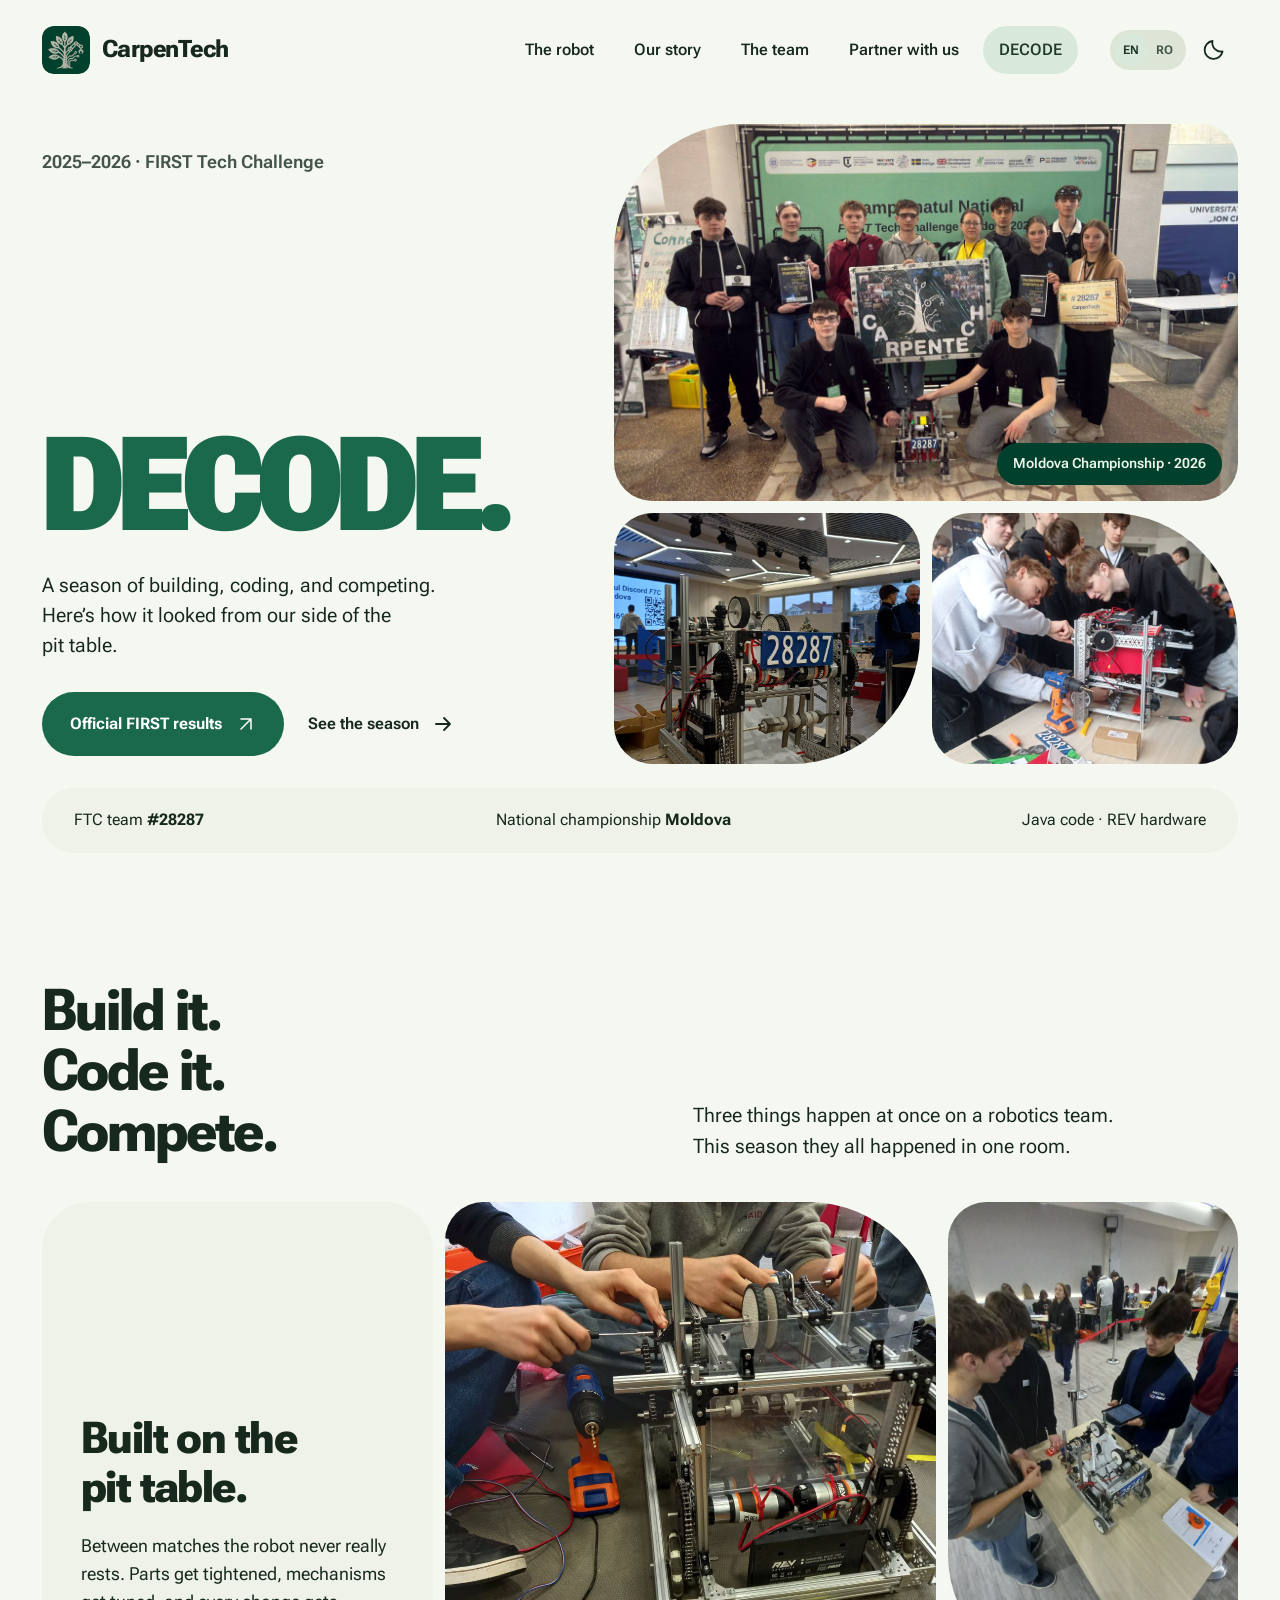
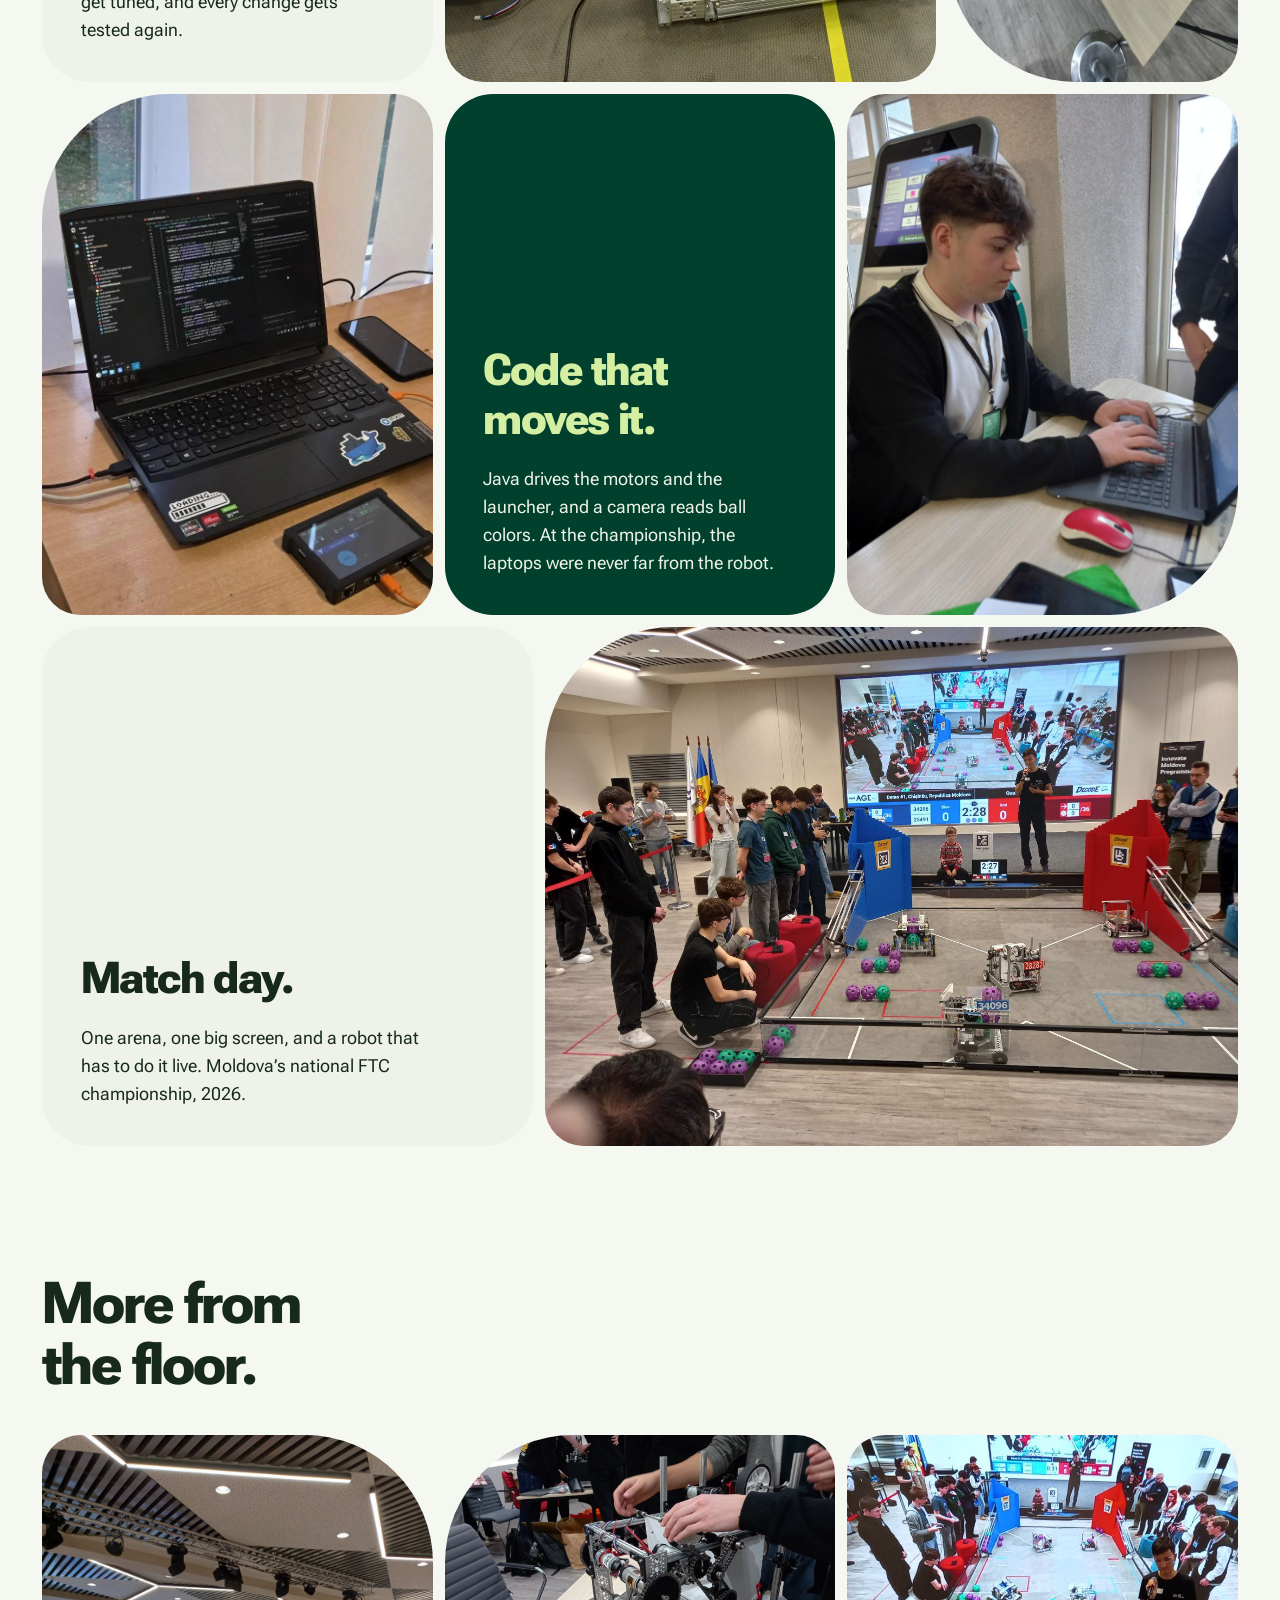
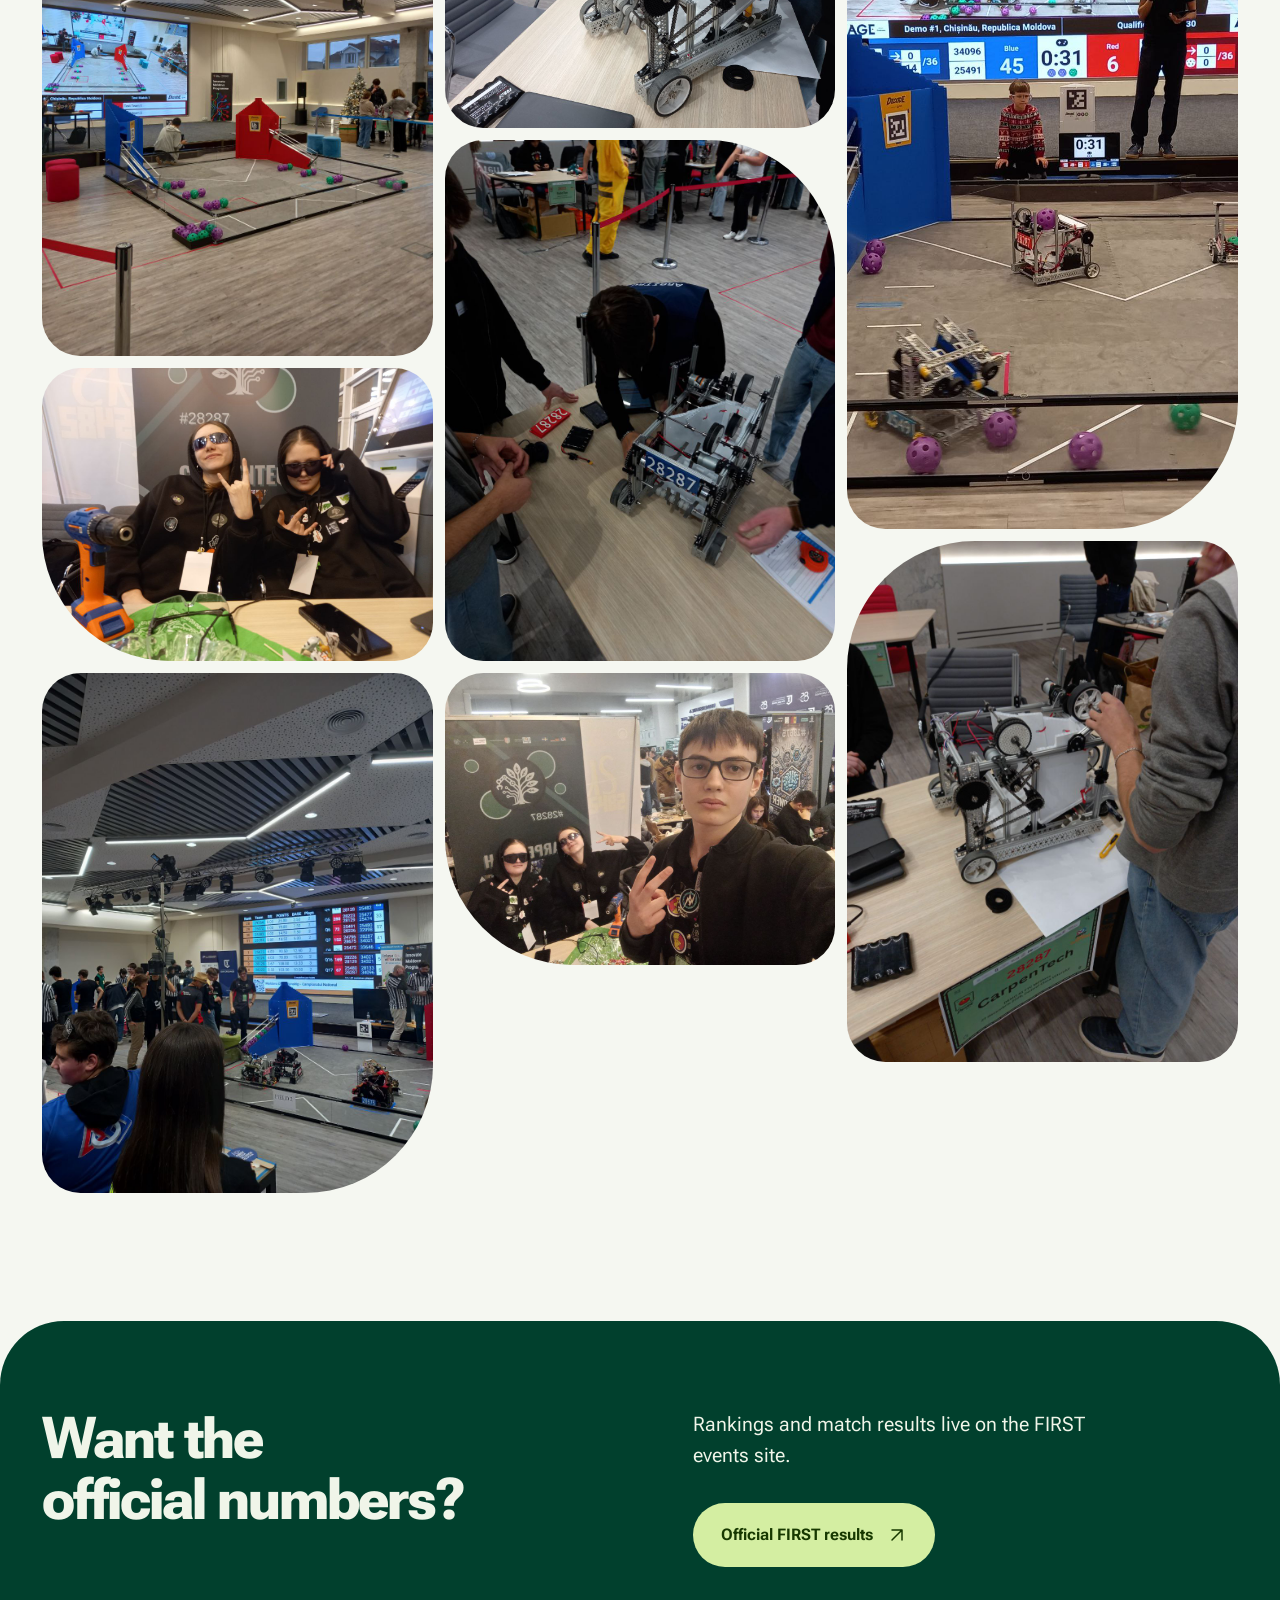
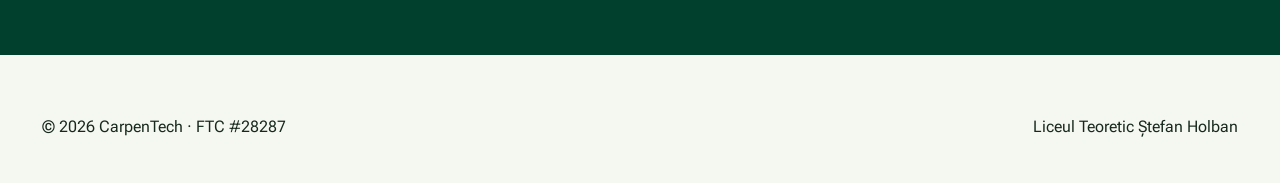
==== commit 23a88cd4: "fix(site): fit desktop heroes and improve SEO" ====
--- a/decode/index.html
+++ b/decode/index.html
@@ -7,9 +7,61 @@
     <meta name="theme-color" content="#f5f7f1" />
     <meta
       name="description"
-      content="CarpenTech’s 2025–2026 FIRST Tech Challenge DECODE season. "
-    />
-    <title>DECODE 2025–2026 · CarpenTech</title>
+      content="Explore CarpenTech’s DECODE 2025–2026 FTC season: robot building, Java programming, pit work, and photos from Moldova’s national championship."
+    />
+    <meta name="robots" content="index, follow, max-image-preview:large" />
+    <link rel="canonical" href="https://team-carpen.tech/decode/" />
+    <meta property="og:site_name" content="CarpenTech" />
+    <meta property="og:type" content="website" />
+    <meta property="og:locale" content="en_US" />
+    <meta property="og:url" content="https://team-carpen.tech/decode/" />
+    <meta property="og:title" content="DECODE 2025–2026 | CarpenTech FTC Team 28287" />
+    <meta
+      property="og:description"
+      content="Explore CarpenTech’s DECODE 2025–2026 FTC season: robot building, Java programming, pit work, and photos from Moldova’s national championship."
+    />
+    <meta property="og:image" content="https://team-carpen.tech/public/images/team-image-at-ftc.jpg" />
+    <meta property="og:image:type" content="image/jpeg" />
+    <meta property="og:image:width" content="1280" />
+    <meta property="og:image:height" content="960" />
+    <meta property="og:image:alt" content="CarpenTech FTC team 28287 with their robot at Moldova’s national championship" />
+    <meta name="twitter:card" content="summary_large_image" />
+    <meta name="twitter:title" content="DECODE 2025–2026 | CarpenTech FTC Team 28287" />
+    <meta
+      name="twitter:description"
+      content="Explore CarpenTech’s DECODE 2025–2026 FTC season: robot building, Java programming, pit work, and photos from Moldova’s national championship."
+    />
+    <meta name="twitter:image" content="https://team-carpen.tech/public/images/team-image-at-ftc.jpg" />
+    <meta name="twitter:image:alt" content="CarpenTech FTC team 28287 with their robot at Moldova’s national championship" />
+    <title>DECODE 2025–2026 | CarpenTech FTC Team 28287</title>
+    <script type="application/ld+json">
+      {
+        "@context": "https://schema.org",
+        "@graph": [
+          {
+            "@type": "CollectionPage",
+            "@id": "https://team-carpen.tech/decode/#webpage",
+            "url": "https://team-carpen.tech/decode/",
+            "name": "DECODE 2025–2026 | CarpenTech FTC Team 28287",
+            "description": "Explore CarpenTech’s DECODE 2025–2026 FTC season: robot building, Java programming, pit work, and photos from Moldova’s national championship.",
+            "inLanguage": "en",
+            "isPartOf": {
+              "@id": "https://team-carpen.tech/#website"
+            },
+            "about": {
+              "@id": "https://team-carpen.tech/#organization"
+            },
+            "primaryImageOfPage": {
+              "@type": "ImageObject",
+              "url": "https://team-carpen.tech/public/images/team-image-at-ftc.jpg",
+              "width": 1280,
+              "height": 960,
+              "caption": "CarpenTech FTC team 28287 with their robot at Moldova’s national championship"
+            }
+          }
+        ]
+      }
+    </script>
     <link rel="icon" href="../public/favicon.svg" type="image/svg+xml" />
     <link
       rel="preload"
@@ -59,13 +111,13 @@
     <a class="skip-link" href="#main">Skip to content</a>
     <header class="site-header">
       <div class="header-inner frame">
-        <a class="brand" href="../index.html" aria-label="CarpenTech home"
+        <a class="brand" href="../" aria-label="CarpenTech home"
           ><img src="../public/favicon.svg" width="48" height="48" alt="" /><span>CarpenTech</span></a
         >
         <nav class="primary-nav" aria-label="Main navigation">
-          <a href="../index.html#robot">The robot</a><a href="../index.html#decode">Our story</a
-          ><a href="../index.html#team">The team</a><a href="../index.html#support">Partner with us</a
-          ><a href="./index.html" aria-current="page">DECODE</a>
+          <a href="../#robot">The robot</a><a href="../#decode">Our story</a
+          ><a href="../#team">The team</a><a href="../#support">Partner with us</a
+          ><a href="./" aria-current="page">DECODE</a>
         </nav>
         <div class="header-actions">
           <div class="lang-switch" role="group" aria-label="Language" hidden>
@@ -121,8 +173,7 @@
               <img src="../public/images/team-image-at-ftc.jpg" width="1280" height="960" alt="The CarpenTech team posing with their robot and banner at the national championship" fetchpriority="high" style="object-position:50% 55%" />
               <figcaption class="season-tag">Moldova Championship · 2026</figcaption>
             </figure>
-            <figure class="season-photo square r-br" data-reveal="photo"><img src="../public/images/robot-plate.jpg
-              " width="960" height="1280" alt="Robot 28287 with its number plate" loading="lazy" /></figure>
+            <figure class="season-photo square r-br" data-reveal="photo"><img src="../public/images/robot-plate.jpg" width="960" height="1280" alt="Robot 28287 with its number plate" loading="lazy" /></figure>
             <figure class="season-photo square r-tr" data-reveal="photo"><img src="../public/images/pit-tune.jpg" width="960" height="1280" alt="Team members tuning the robot at the pit table" loading="lazy" /></figure>
           </div>
         </div>
@@ -142,8 +193,7 @@
             <h3>Built on the pit table.</h3>
             <p>Between matches the robot never really rests. Parts get tightened, mechanisms get tuned, and every change gets tested again.</p>
           </div>
-          <figure class="season-photo c-5 landscape r-tr" data-reveal="photo"><img src="../public/images/pit-build.jpg
-            " width="1280" height="960" alt="Hands working on the robot with a drill at the pit table" loading="lazy" /></figure>
+          <figure class="season-photo c-5 landscape r-tr" data-reveal="photo"><img src="../public/images/pit-build.jpg" width="1280" height="960" alt="Hands working on the robot with a drill at the pit table" loading="lazy" /></figure>
           <figure class="season-photo c-3 r-bl" data-reveal="photo"><img src="../public/images/inspection.jpg" width="960" height="1280" alt="The robot on the table during a check" loading="lazy" /></figure>
         </div>
         <div class="season-chapter">
@@ -206,29 +256,29 @@
         </div>
       </div>
       <nav aria-label="Mobile navigation">
-        <a href="../index.html#robot"
+        <a href="../#robot"
           >The robot<svg class="icon" aria-hidden="true"><use href="#i-arrow" /></svg></a
-        ><a href="../index.html#decode"
+        ><a href="../#decode"
           >Our story<svg class="icon" aria-hidden="true"><use href="#i-arrow" /></svg></a
-        ><a href="../index.html#team"
+        ><a href="../#team"
           >The team<svg class="icon" aria-hidden="true"><use href="#i-arrow" /></svg></a
-        ><a href="../index.html#support"
+        ><a href="../#support"
           >Partner with us<svg class="icon" aria-hidden="true"><use href="#i-arrow" /></svg></a
-        ><a href="./index.html" aria-current="page"
+        ><a href="./" aria-current="page"
           >DECODE<svg class="icon" aria-hidden="true"><use href="#i-arrow" /></svg
         ></a>
       </nav>
     </dialog>
     <dialog class="photo-dialog" id="lightbox" aria-labelledby="lightbox-title">
       <div class="photo-dialog-head">
-        <h2 id="lightbox-title"></h2>
+        <h2 id="lightbox-title">Season photo</h2>
         <form method="dialog">
           <button type="submit" class="icon-button" aria-label="Close photo">
             <svg class="icon" aria-hidden="true"><use href="#i-close" /></svg>
           </button>
         </form>
       </div>
-      <img src="" alt="" />
+      <img src="../public/images/arena-screen.jpg" alt="" />
     </dialog>
   </body>
 </html>
--- a/public/styles.css
+++ b/public/styles.css
@@ -10,7 +10,6 @@
     U+1D00-1DBF, U+1E00-1E9F, U+1EF2-1EFF, U+2020, U+20A0-20AB, U+20AD-20C4, U+2113, U+2C60-2C7F,
     U+A720-A7FF;
 }
-
 @font-face {
   font-family: 'Roboto Flex';
   font-style: normal;
@@ -57,6 +56,7 @@
   --md-sys-typescale-title-large-weight: 650;
   --md-sys-typescale-body-large-size: 1.125rem;
   --md-sys-typescale-label-large-size: 1rem;
+  --md-sys-shape-corner-extra-small: 4px;
   --md-sys-shape-corner-small: 8px;
   --md-sys-shape-corner-medium: 12px;
   --md-sys-shape-corner-large: 16px;
@@ -70,6 +70,12 @@
   --section-gap: clamp(96px, 10vw, 160px);
   --md-sys-motion-easing-emphasized: cubic-bezier(0.2, 0, 0, 1);
   --md-sys-motion-easing-decelerated: cubic-bezier(0.05, 0.7, 0.1, 1);
+  /* Fast Expressive springs, approximated with CSS linear() for the web. */
+  --md-sys-motion-fast-spatial-duration: 400ms;
+  --md-sys-motion-fast-spatial-easing: linear(0, 0.2 6%, 0.55 14%, 0.85 24%, 1.03 36%, 1.075 46%, 1.07 56%, 1.035 68%, 0.995 80%, 1.004 90%, 1);
+  --md-sys-motion-fast-spatial: var(--md-sys-motion-fast-spatial-duration) var(--md-sys-motion-fast-spatial-easing);
+  --motion-spring-bouncy: linear(0, 0.02, 0.07, 0.16, 0.3, 0.46, 0.62, 0.76, 0.88, 0.97, 1.03, 1.07, 1.08, 1.07, 1.05, 1.03, 1.015, 1.005, 0.998, 1);
+  --md-sys-motion-fast-effects: 150ms linear(0, 0.28 12%, 0.62 30%, 0.84 52%, 0.95 76%, 1);
   --motion-spring: linear(
     0,
     0.009,
@@ -348,6 +354,7 @@
 }
 
 .primary-nav {
+  position: relative;
   display: flex;
   gap: 8px;
   align-items: center;
@@ -356,25 +363,52 @@
 }
 
 .primary-nav a {
+  position: relative;
+  z-index: 1;
+  overflow: hidden;
+  isolation: isolate;
   min-height: 48px;
   padding: 12px 16px;
   text-decoration: none;
   font-size: 16px;
   font-weight: 560;
-  border-radius: var(--md-sys-shape-corner-full);
+  border-radius: var(--md-sys-shape-corner-medium);
   transition:
-    background-color var(--motion-fast),
-    color var(--motion-fast);
+    background-color var(--md-sys-motion-fast-effects),
+    color var(--md-sys-motion-fast-effects),
+    border-radius var(--md-sys-motion-fast-spatial),
+    transform var(--md-sys-motion-fast-spatial);
+}
+.primary-nav a::before {
+  content: '';
+  position: absolute;
+  inset: 0;
+  z-index: -1;
+  border-radius: inherit;
+  background: currentColor;
+  opacity: 0;
+  transition: opacity var(--md-sys-motion-fast-effects);
 }
 @media (hover: hover) and (pointer: fine) {
-  .primary-nav a:hover {
-    background: var(--md-sys-color-surface-container);
-  }
-}
-
-.primary-nav a[aria-current='location'] {
+  .primary-nav a:hover::before {
+    opacity: 0.08;
+  }
+}
+
+.primary-nav a[aria-current] {
   background: var(--md-sys-color-secondary-container);
   color: var(--md-sys-color-on-secondary-container);
+  border-radius: var(--md-sys-shape-corner-full);
+}
+
+.primary-nav a:focus-visible::before,
+.primary-nav a:active::before {
+  opacity: 0.1;
+}
+
+.primary-nav a:active {
+  border-radius: var(--md-sys-shape-corner-medium);
+  transform: scale(0.97);
 }
 
 .header-actions {
@@ -384,27 +418,60 @@
 }
 
 .icon-button {
+  position: relative;
+  isolation: isolate;
+  overflow: hidden;
   width: 48px;
   height: 48px;
   padding: 12px;
   display: inline-grid;
   place-items: center;
-  border-radius: var(--md-sys-shape-corner-full);
+  border-radius: var(--md-sys-shape-corner-medium);
   background: transparent;
   transition:
-    background-color var(--motion-fast),
-    border-radius var(--motion-medium) var(--md-sys-motion-easing-emphasized),
-    transform var(--motion-fast) var(--md-sys-motion-easing-emphasized);
+    background-color var(--md-sys-motion-fast-effects),
+    border-radius var(--md-sys-motion-fast-spatial),
+    transform var(--md-sys-motion-fast-spatial);
+}
+
+.icon-button::before {
+  content: '';
+  position: absolute;
+  inset: 0;
+  z-index: -1;
+  border-radius: inherit;
+  background: currentColor;
+  opacity: 0;
+  transition: opacity var(--md-sys-motion-fast-effects);
 }
 @media (hover: hover) and (pointer: fine) {
   .icon-button:hover {
-    background: var(--md-sys-color-surface-container-high);
-    border-radius: var(--md-sys-shape-corner-large);
-  }
+    border-radius: var(--md-sys-shape-corner-full);
+  }
+
+  .icon-button:hover::before {
+    opacity: 0.08;
+  }
+}
+
+.icon-button:focus-visible::before,
+.icon-button:active::before {
+  opacity: 0.1;
 }
 
 .icon-button:active {
-  transform: scale(0.96);
+  border-radius: var(--md-sys-shape-corner-small);
+  transform: scale(0.92);
+}
+
+.icon-button[aria-pressed='true'] {
+  background: var(--md-sys-color-secondary-container);
+  color: var(--md-sys-color-on-secondary-container);
+  border-radius: var(--md-sys-shape-corner-full);
+}
+
+.icon-button[aria-expanded='true'] {
+  border-radius: var(--md-sys-shape-corner-large);
 }
 
 .menu-toggle {
@@ -416,7 +483,8 @@
   display: inline-flex;
   align-items: center;
   justify-content: center;
-  gap: 24px;
+  flex-direction: row-reverse;
+  gap: 12px;
   min-height: 56px;
   padding: 16px 24px;
   text-decoration: none;
@@ -427,8 +495,10 @@
   overflow: hidden;
   isolation: isolate;
   transition:
-    transform var(--motion-fast) var(--md-sys-motion-easing-emphasized),
-    border-radius var(--motion-medium) var(--md-sys-motion-easing-emphasized);
+    background-color var(--md-sys-motion-fast-effects),
+    color var(--md-sys-motion-fast-effects),
+    border-radius var(--md-sys-motion-fast-spatial),
+    transform var(--md-sys-motion-fast-spatial);
 }
 
 .button::before {
@@ -438,30 +508,36 @@
   background: currentColor;
   opacity: 0;
   z-index: -1;
-  transition: opacity var(--motion-fast);
+  transition: opacity var(--md-sys-motion-fast-effects);
 }
 @media (hover: hover) and (pointer: fine) {
   .button:hover::before {
     opacity: 0.08;
   }
 }
-@media (hover: hover) and (pointer: fine) {
-  .button:hover {
-    border-radius: var(--md-sys-shape-corner-large);
-  }
-}
-
-.button:active {
-  transform: scale(0.97);
+.button:active,
+.button.is-pressed {
+  border-radius: var(--md-sys-shape-corner-medium);
+  transform: scale(1.02, 0.93);
+}
+
+.button:active::before,
+.button.is-pressed::before {
+  opacity: 0.1;
+}
+
+.button:focus-visible::before {
+  opacity: 0.1;
+}
+
+.button:focus-visible {
+  outline: 3px solid var(--md-sys-color-outline);
+  outline-offset: 4px;
 }
 
 .button .icon {
-  transition: transform var(--motion-fast) var(--md-sys-motion-easing-emphasized);
-}
-@media (hover: hover) and (pointer: fine) {
-  .button:hover .icon {
-    transform: translate(2px, -2px);
-  }
+  width: 20px;
+  height: 20px;
 }
 
 .button-primary {
@@ -477,7 +553,12 @@
 .button-large {
   min-height: 64px;
   padding-inline: 28px;
-  gap: 28px;
+  gap: 14px;
+}
+
+.button-large:active,
+.button-large.is-pressed {
+  border-radius: var(--md-sys-shape-corner-medium);
 }
 
 .text-link {
@@ -489,18 +570,23 @@
   font-size: 16px;
   font-weight: 620;
   width: fit-content;
-}
-
-.text-link .icon {
-  transition: transform var(--motion-fast) var(--md-sys-motion-easing-emphasized);
-}
+  transition: color var(--md-sys-motion-fast-effects), transform var(--md-sys-motion-fast-spatial);
+}
+
 @media (hover: hover) and (pointer: fine) {
-  .text-link:hover .icon {
-    transform: translateX(5px);
-  }
+  .text-link:hover {
+    text-decoration: underline;
+  }
+}
+
+.text-link:active {
+  transform: scale(0.98);
 }
 
 .round-link {
+  position: relative;
+  isolation: isolate;
+  overflow: hidden;
   display: inline-grid;
   place-items: center;
   width: 56px;
@@ -510,17 +596,37 @@
   background: var(--md-sys-color-secondary-container);
   color: var(--md-sys-color-on-secondary-container);
   transition:
-    transform var(--motion-fast) var(--md-sys-motion-easing-emphasized),
-    border-radius var(--motion-medium) var(--md-sys-motion-easing-emphasized);
+    border-radius var(--md-sys-motion-fast-spatial),
+    transform var(--md-sys-motion-fast-spatial);
+}
+
+.round-link::before {
+  content: '';
+  position: absolute;
+  inset: 0;
+  z-index: -1;
+  border-radius: inherit;
+  background: currentColor;
+  opacity: 0;
+  transition: opacity var(--md-sys-motion-fast-effects);
 }
 @media (hover: hover) and (pointer: fine) {
   .round-link:hover {
-    transform: translateX(2px);
-    border-radius: var(--md-sys-shape-corner-large);
-  }
+    border-radius: var(--md-sys-shape-corner-extra-large);
+  }
+
+  .round-link:hover::before {
+    opacity: 0.08;
+  }
+}
+
+.round-link:focus-visible::before,
+.round-link:active::before {
+  opacity: 0.1;
 }
 
 .round-link:active {
+  border-radius: var(--md-sys-shape-corner-medium);
   transform: scale(0.92);
 }
 
@@ -736,24 +842,51 @@
 }
 
 .segmented-control button {
+  isolation: isolate;
+  overflow: hidden;
   position: relative;
   background: transparent;
   flex: 1;
   padding: 12px 8px;
-  border-radius: var(--md-sys-shape-corner-full);
+  border-radius: var(--md-sys-shape-corner-medium);
   font-size: 16px;
   font-weight: 600;
   z-index: 1;
-  transition: color var(--motion-fast);
+  transition:
+    color var(--md-sys-motion-fast-effects),
+    border-radius var(--md-sys-motion-fast-spatial),
+    transform var(--md-sys-motion-fast-spatial);
+}
+
+.segmented-control button::before {
+  content: '';
+  position: absolute;
+  inset: 0;
+  z-index: -1;
+  border-radius: inherit;
+  background: currentColor;
+  opacity: 0;
+  transition: opacity var(--md-sys-motion-fast-effects);
 }
 
 .segmented-control button[aria-pressed='true'] {
   color: var(--md-sys-color-on-primary-container);
+  border-radius: var(--md-sys-shape-corner-full);
 }
 @media (hover: hover) and (pointer: fine) {
-  .segmented-control button:not([aria-pressed='true']):hover {
-    background: color-mix(in srgb, var(--md-sys-color-on-surface) 8%, transparent);
-  }
+  .segmented-control button:hover::before {
+    opacity: 0.08;
+  }
+}
+
+.segmented-control button:focus-visible::before,
+.segmented-control button:active::before {
+  opacity: 0.1;
+}
+
+.segmented-control button:active {
+  border-radius: var(--md-sys-shape-corner-small);
+  transform: scale(0.96);
 }
 
 .segment-indicator {
@@ -765,7 +898,7 @@
   z-index: 0;
   transform-origin: left center;
   pointer-events: none;
-  transition: transform var(--motion-medium) var(--motion-spring);
+  transition: transform var(--md-sys-motion-fast-spatial);
 }
 
 .robot-insight {
@@ -908,33 +1041,200 @@
   margin-top: 48px;
 }
 
-.practice-list details {
-  padding-inline: 32px;
-  background: var(--md-sys-color-surface-container);
-  border-radius: var(--md-sys-shape-corner-large);
-  transition:
-    background-color var(--motion-medium),
-    border-radius var(--motion-medium) var(--md-sys-motion-easing-emphasized);
-}
-
-.practice-list details:first-child {
-  border-radius: 32px 32px 16px 16px;
-}
-
-.practice-list details:last-child {
-  border-radius: 16px 16px 32px 32px;
-}
-
-.practice-list details[open]:not([data-state='closed']) {
-  background: var(--md-sys-color-secondary-container);
-  border-radius: var(--md-sys-shape-corner-extra-large);
-}
-
-.practice-list summary {
-  font-size: var(--md-sys-typescale-title-large-size);
-  font-weight: 620;
-  min-height: 96px;
-  letter-spacing: -0.025em;
+/* DECODE feature: only the CTA links to the 2025–2026 season page. */
+.decode-feature {
+  --decode-shape: 144px 48px 48px 48px;
+  display: grid;
+  grid-template-columns: minmax(0, 1fr) minmax(0, 1.2fr);
+  gap: 8px;
+  padding: 8px;
+  background: var(--brand-forest);
+  color: var(--brand-on-forest);
+  border-radius: 56px;
+  text-decoration: none;
+}
+
+.decode-copy {
+  display: flex;
+  flex-direction: column;
+  align-items: flex-start;
+  min-width: 0;
+  padding: clamp(28px, 3.6vw, 52px) clamp(24px, 3.4vw, 48px);
+}
+
+.decode-eyebrow,
+.decode-media-label {
+  border-radius: var(--md-sys-shape-corner-full);
+  background: color-mix(in srgb, var(--brand-on-forest) 10%, transparent);
+  color: var(--brand-on-forest);
+  font-size: 12px;
+  font-weight: 650;
+  line-height: 1.2;
+}
+
+.decode-eyebrow {
+  padding: 8px 12px;
+}
+
+.decode-feature h2 {
+  margin-top: auto;
+  padding-top: clamp(24px, 3vw, 40px);
+  color: var(--brand-accent);
+  font-size: clamp(3.5rem, 8.6vw, 7.75rem);
+  font-weight: 800;
+  line-height: 0.95;
+  letter-spacing: -0.045em;
+}
+
+.decode-lead {
+  max-width: 25ch;
+  margin-top: 16px;
+  color: var(--brand-on-forest);
+  font-size: 18px;
+  font-weight: 680;
+  line-height: 1.35;
+}
+
+.decode-description {
+  max-width: 34ch;
+  margin-top: 12px;
+  color: color-mix(in srgb, var(--brand-on-forest) 72%, transparent);
+  font-size: 15px;
+  line-height: 1.5;
+}
+
+.decode-cta {
+  margin-top: auto;
+  padding-right: 10px;
+}
+
+.decode-arrow {
+  position: relative;
+  display: block;
+  flex-shrink: 0;
+  width: 44px;
+  height: 44px;
+  overflow: hidden;
+  border-radius: var(--md-sys-shape-corner-full);
+  background: var(--brand-forest);
+  color: var(--brand-accent);
+}
+
+.decode-arrow .icon {
+  position: absolute;
+  top: 10px;
+  left: 10px;
+  width: 24px;
+  height: 24px;
+  transition: transform 420ms var(--md-sys-motion-easing-emphasized);
+}
+
+.decode-arrow .icon + .icon {
+  transform: translateX(-44px);
+}
+
+.decode-media {
+  position: relative;
+  display: block;
+  min-width: 0;
+  min-height: min(40vw, 580px);
+  margin: 0;
+  overflow: hidden;
+  border-radius: var(--decode-shape);
+  background: var(--md-sys-color-surface-container-high);
+  transition: border-radius 650ms var(--md-sys-motion-easing-emphasized);
+}
+
+.decode-media img {
+  width: 100%;
+  height: 100%;
+  object-fit: cover;
+  object-position: 32% 50%;
+}
+
+.decode-media-label {
+  position: absolute;
+  top: 16px;
+  right: 16px;
+  padding: 10px 14px;
+  background: var(--brand-forest);
+}
+
+@media (hover: hover) and (pointer: fine) {
+  /* The card morphs; only the button itself reacts to the button being hovered. */
+  .decode-cta:hover .decode-arrow .icon:first-child {
+    transform: translateX(44px);
+  }
+
+  .decode-cta:hover .decode-arrow .icon + .icon {
+    transform: none;
+  }
+}
+
+@media (hover: hover) and (min-width: 961px) {
+  .decode-feature:hover .decode-media {
+    --decode-shape: 48px 48px 48px 144px;
+  }
+}
+
+@media (max-width: 960px) {
+  .decode-feature {
+    grid-template-columns: 1fr;
+    border-radius: 40px;
+  }
+
+  .decode-media {
+    --decode-shape: 32px 96px 32px 32px;
+    order: -1;
+    min-height: 0;
+    aspect-ratio: 16 / 9;
+  }
+
+  .decode-media-label {
+    top: 24px;
+    right: 40px;
+  }
+
+  .decode-media img {
+    object-position: 50% 100%;
+  }
+
+  .decode-copy {
+    padding: 28px 20px 24px;
+  }
+
+  .decode-feature h2 {
+    margin-top: 0;
+    padding-top: 28px;
+  }
+
+  .decode-lead {
+    font-size: 16px;
+  }
+
+  .decode-cta {
+    margin-top: 24px;
+  }
+}
+
+@media (max-width: 600px) {
+  .decode-media {
+    aspect-ratio: 1;
+  }
+
+  .decode-media img {
+    object-position: 32% 50%;
+  }
+
+  .decode-cta {
+    align-self: flex-start;
+    width: max-content;
+    max-width: 100%;
+    justify-content: center;
+    gap: 12px;
+    padding-inline: 16px;
+    white-space: normal;
+  }
 }
 
 .team-toolbar {
@@ -946,59 +1246,10 @@
   min-height: 56px;
 }
 
-.team-filters {
-  display: flex;
-  gap: 8px;
-  flex-wrap: wrap;
-}
-
-.filter-button {
-  display: inline-flex;
-  align-items: center;
-  justify-content: center;
-  gap: 6px;
-  min-height: 48px;
-  padding: 12px 22px;
-  border-radius: var(--md-sys-shape-corner-full);
-  background: var(--md-sys-color-surface-container-low);
-  font-size: 16px;
-  font-weight: 600;
-  transition:
-    background-color var(--motion-fast),
-    transform var(--motion-fast) var(--md-sys-motion-easing-emphasized),
-    border-radius var(--motion-medium);
-}
-@media (hover: hover) and (pointer: fine) {
-  .filter-button:hover {
-    background: var(--md-sys-color-surface-container-high);
-  }
-}
-
-.filter-button[aria-pressed='true'] {
-  background: var(--md-sys-color-secondary-container);
-  color: var(--md-sys-color-on-secondary-container);
-  border-radius: var(--md-sys-shape-corner-large);
-}
-
-.filter-button:active {
-  transform: scale(0.97);
-}
-
 .team-status {
   font-size: 16px;
   color: var(--md-sys-color-on-surface-variant);
   white-space: nowrap;
-}
-
-.filter-check {
-  width: 18px;
-  height: 18px;
-  opacity: 0;
-  transition: opacity var(--motion-fast);
-}
-
-.filter-button[aria-pressed='true'] .filter-check {
-  opacity: 1;
 }
 
 /* Team identity: shared geometry, personal initials and role-specific symbols. */
@@ -1162,28 +1413,58 @@
 }
 
 .contact-intents button {
+  position: relative;
+  isolation: isolate;
+  overflow: hidden;
   min-height: 48px;
   font-size: 16px;
   font-weight: 580;
   padding: 12px 20px;
-  border-radius: var(--md-sys-shape-corner-full);
+  border-radius: var(--md-sys-shape-corner-medium);
   background: color-mix(in srgb, var(--brand-on-forest) 12%, var(--brand-forest));
   color: var(--brand-on-forest);
   transition:
-    background-color var(--motion-fast),
-    color var(--motion-fast),
-    border-radius var(--motion-fast) var(--md-sys-motion-easing-emphasized),
-    transform var(--motion-fast) var(--md-sys-motion-easing-emphasized);
+    background-color var(--md-sys-motion-fast-effects),
+    color var(--md-sys-motion-fast-effects),
+    border-radius var(--md-sys-motion-fast-spatial),
+    transform var(--md-sys-motion-fast-spatial);
+}
+
+.contact-intents button::before,
+.copy-button::before {
+  content: '';
+  position: absolute;
+  inset: 0;
+  z-index: -1;
+  border-radius: inherit;
+  background: currentColor;
+  opacity: 0;
+  transition: opacity var(--md-sys-motion-fast-effects);
 }
 
 .contact-intents button[aria-pressed='true'] {
   background: var(--brand-accent);
   color: var(--brand-on-accent);
-  border-radius: var(--md-sys-shape-corner-large);
+  border-radius: var(--md-sys-shape-corner-full);
 }
 
 .contact-intents button:active {
-  transform: scale(0.95);
+  border-radius: var(--md-sys-shape-corner-small);
+  transform: scale(0.96);
+}
+
+.contact-intents button:active::before,
+.contact-intents button:focus-visible::before,
+.copy-button:active::before,
+.copy-button:focus-visible::before {
+  opacity: 0.1;
+}
+
+@media (hover: hover) and (pointer: fine) {
+  .contact-intents button:hover::before,
+  .copy-button:hover::before {
+    opacity: 0.08;
+  }
 }
 
 .contact-panel p {
@@ -1224,6 +1505,9 @@
 }
 
 .copy-button {
+  overflow: hidden;
+  position: relative;
+  isolation: isolate;
   display: flex;
   align-items: center;
   gap: 10px;
@@ -1233,6 +1517,15 @@
   min-height: 48px;
   font-size: 16px;
   border-radius: var(--md-sys-shape-corner-small);
+  transition:
+    background-color var(--md-sys-motion-fast-effects),
+    border-radius var(--md-sys-motion-fast-spatial),
+    transform var(--md-sys-motion-fast-spatial);
+}
+
+.copy-button:active {
+  border-radius: var(--md-sys-shape-corner-extra-small);
+  transform: scale(0.97);
 }
 @media (hover: hover) and (pointer: fine) {
   .copy-button:hover span {
@@ -1367,6 +1660,10 @@
 }
 
 .mobile-menu nav a {
+  position: relative;
+  isolation: isolate;
+  overflow: hidden;
+  transition: transform var(--md-sys-motion-fast-spatial), border-radius var(--md-sys-motion-fast-spatial);
   display: flex;
   justify-content: space-between;
   align-items: center;
@@ -1500,7 +1797,51 @@
   animation-timing-function: var(--md-sys-motion-easing-emphasized);
 }
 
-@media (min-width: 1500px) {
+@media (prefers-reduced-motion: no-preference) {
+  @view-transition {
+    navigation: auto;
+  }
+}
+
+@media (min-width: 801px) {
+  .hero-media {
+    height: clamp(440px, calc(100svh - 252px), 620px);
+  }
+}
+
+@media (min-width: 801px) and (max-height: 800px) {
+  .hero-image {
+    object-position: 50% 35%;
+  }
+
+  .hero-copy {
+    padding-top: 0;
+  }
+
+  .hero h1 {
+    font-size: clamp(4rem, 10svh, 5rem);
+  }
+
+  .hero .hero-description {
+    max-width: 100%;
+    margin-top: 16px;
+  }
+
+  .hero .hero-actions {
+    margin-top: 20px;
+  }
+
+  .hero-identity {
+    padding-top: 16px;
+  }
+
+  .hero .context-strip {
+    margin-top: 24px;
+    padding-block: 20px;
+  }
+}
+
+@media (min-width: 1500px) and (min-height: 912px) {
   .hero-media {
     height: 660px;
   }
@@ -1529,7 +1870,7 @@
   }
 
   .hero-media {
-    height: 580px;
+    height: clamp(440px, calc(100svh - 252px), 580px);
   }
 
   .hero-actions {
@@ -1541,11 +1882,11 @@
   }
 
   .hero-identity {
-    padding-top: 32px;
+    padding-top: clamp(16px, calc(10svh - 64px), 32px);
   }
 
   .hero h1 {
-    font-size: clamp(56px, 7.3vw, 80px);
+    font-size: clamp(56px, min(7.3vw, 10svh), 80px);
   }
 
   .robot-info {
@@ -2240,6 +2581,18 @@
     opacity: 1;
   }
 
+  .button:active,
+  .button.is-pressed,
+  .primary-nav a:active,
+  .icon-button:active,
+  .round-link:active,
+  .text-link:active,
+  .segmented-control button:active,
+  .contact-intents button:active,
+  .copy-button:active {
+    transform: none;
+  }
+
   *,
   *::before,
   *::after {
@@ -2255,3 +2608,571 @@
     animation: none !important;
   }
 }
+
+/* ---- Click feel: ripple, icon nudge, header + nav pill ---- */
+.ripple {
+  position: absolute;
+  z-index: -1;
+  border-radius: 50%;
+  background: currentColor;
+  opacity: 0;
+  pointer-events: none;
+}
+
+.button .icon {
+  transition: transform var(--md-sys-motion-fast-spatial);
+}
+
+@media (hover: hover) and (pointer: fine) {
+  .button:not(.decode-cta):hover .icon {
+    transform: translate(2px, -2px);
+  }
+}
+
+.mobile-menu nav a:active {
+  transform: scale(0.98);
+  border-radius: var(--md-sys-shape-corner-extra-large);
+}
+
+.site-header {
+  transition: background-color 240ms, box-shadow 240ms;
+}
+
+.site-header.is-scrolled {
+  background: color-mix(in srgb, var(--md-sys-color-surface) 80%, transparent);
+  -webkit-backdrop-filter: blur(18px) saturate(1.4);
+  backdrop-filter: blur(18px) saturate(1.4);
+  box-shadow: 0 1px 0 color-mix(in srgb, var(--md-sys-color-outline) 22%, transparent);
+}
+
+.nav-pill {
+  position: absolute;
+  top: 0;
+  left: 0;
+  height: 100%;
+  border-radius: var(--md-sys-shape-corner-full);
+  background: var(--md-sys-color-secondary-container);
+  opacity: 0;
+  pointer-events: none;
+  transform-origin: center;
+}
+
+.primary-nav.has-pill a[aria-current] {
+  background: none;
+}
+
+@media (prefers-reduced-motion: reduce) {
+  .social-button:active {
+    transform: none;
+  }
+
+  .ripple {
+    display: none;
+  }
+}
+
+.primary-nav a {
+  border-radius: var(--md-sys-shape-corner-full);
+  transition: color 160ms;
+}
+
+.primary-nav a:active {
+  transform: none;
+  border-radius: var(--md-sys-shape-corner-full);
+}
+
+/* ---- DECODE season page ---- */
+.season-photo {
+  --big: clamp(72px, 10vw, 128px);
+  --small: clamp(24px, 3vw, 40px);
+  position: relative;
+  min-width: 0;
+  margin: 0;
+  padding: 0;
+  overflow: hidden;
+  border: 0;
+  border-radius: var(--r);
+  background: var(--md-sys-color-surface-container-high);
+  transition: border-radius 650ms var(--md-sys-motion-easing-emphasized);
+}
+
+.season-photo img {
+  width: 100%;
+  height: 100%;
+  object-fit: cover;
+}
+
+.r-tl { --r: var(--big) var(--small) var(--small) var(--small); --rh: var(--small) var(--small) var(--small) var(--big); }
+.r-tr { --r: var(--small) var(--big) var(--small) var(--small); --rh: var(--small) var(--small) var(--big) var(--small); }
+.r-bl { --r: var(--small) var(--small) var(--small) var(--big); --rh: var(--big) var(--small) var(--small) var(--small); }
+.r-br { --r: var(--small) var(--small) var(--big) var(--small); --rh: var(--small) var(--big) var(--small) var(--small); }
+
+@media (hover: hover) and (pointer: fine) {
+  .season-photo:hover {
+    border-radius: var(--rh);
+  }
+}
+
+.season-hero {
+  padding-top: 24px;
+}
+
+.season-hero-grid {
+  display: grid;
+  grid-template-columns: minmax(0, 0.9fr) minmax(0, 1.1fr);
+  gap: clamp(32px, 4.8vw, 72px);
+}
+
+.season-copy {
+  display: flex;
+  flex-direction: column;
+  align-items: flex-start;
+  padding-block: 24px 8px;
+}
+
+.season-copy .season-kicker {
+  font-weight: 620;
+  color: var(--md-sys-color-on-surface-variant);
+}
+
+.season-copy h1 {
+  margin-top: auto;
+  padding-top: 32px;
+  color: var(--md-sys-color-primary);
+  font-size: clamp(3.5rem, 10.2vw, 8.5rem);
+  font-weight: 800;
+  line-height: 0.92;
+  letter-spacing: -0.05em;
+}
+
+.season-copy .hero-description {
+  margin-top: 24px;
+}
+
+.season-collage {
+  display: grid;
+  grid-template-columns: 1fr 1fr;
+  gap: 12px;
+}
+
+.season-collage .wide {
+  grid-column: 1 / -1;
+  aspect-ratio: 16 / 10;
+}
+
+.season-collage .square {
+  aspect-ratio: 1;
+}
+
+.season-tag {
+  position: absolute;
+  top: 16px;
+  right: 16px;
+  z-index: 1;
+  padding: 10px 16px;
+  border-radius: var(--md-sys-shape-corner-full);
+  background: var(--brand-forest);
+  color: var(--brand-on-forest);
+  font-size: 14px;
+  font-weight: 600;
+}
+
+@media (min-width: 961px) {
+  .season-collage {
+    /* Reserve room for the header, hero spacing, and context strip. */
+    height: clamp(400px, calc(100svh - 252px), 640px);
+    grid-template-rows: minmax(0, 3fr) minmax(0, 2fr);
+  }
+
+  .season-collage .wide,
+  .season-collage .square {
+    min-height: 0;
+    aspect-ratio: auto;
+  }
+
+  .season-collage .season-tag {
+    top: auto;
+    bottom: 16px;
+  }
+
+  .season-hero .context-strip {
+    margin-top: 24px;
+    padding-block: 20px;
+  }
+}
+
+.season-chapter {
+  display: grid;
+  grid-template-columns: repeat(12, minmax(0, 1fr));
+  gap: 12px;
+  margin-top: 12px;
+}
+
+.season-chapter > * {
+  min-height: 480px;
+}
+
+.chapter-text {
+  grid-column: span 4;
+  display: flex;
+  flex-direction: column;
+  justify-content: flex-end;
+  gap: 20px;
+  padding: clamp(24px, 3vw, 40px);
+  border-radius: var(--md-sys-shape-corner-extra-extra-large);
+  background: var(--md-sys-color-surface-container-low);
+}
+
+.chapter-text h3 {
+  font-size: clamp(2rem, 3.4vw, 3rem);
+  font-weight: 760;
+}
+
+.chapter-text p {
+  font-size: 18px;
+}
+
+.chapter-text.is-dark {
+  background: var(--brand-forest);
+  color: var(--brand-on-forest);
+}
+
+.chapter-text.is-dark h3 {
+  color: var(--brand-accent);
+}
+
+.c-3 { grid-column: span 3; }
+.c-4 { grid-column: span 4; }
+.c-5 { grid-column: span 5; }
+.c-7 { grid-column: span 7; }
+
+.season-gallery {
+  columns: 3 260px;
+  column-gap: 12px;
+}
+
+.season-gallery .season-photo {
+  display: block;
+  width: 100%;
+  margin-bottom: 12px;
+  break-inside: avoid;
+  cursor: zoom-in;
+}
+
+.season-gallery img {
+  height: auto;
+}
+
+@media (max-width: 960px) {
+  .season-hero-grid {
+    grid-template-columns: 1fr;
+  }
+
+  .season-copy h1 {
+    padding-top: 16px;
+  }
+
+  .chapter-text,
+  .c-3,
+  .c-4,
+  .c-5,
+  .c-7 {
+    grid-column: 1 / -1;
+  }
+
+  .season-chapter > * {
+    min-height: 0;
+  }
+
+  .season-chapter > .season-photo {
+    aspect-ratio: 4 / 5;
+  }
+
+  .season-chapter > .season-photo.landscape {
+    aspect-ratio: 4 / 3;
+  }
+}
+
+/* ---- Social buttons ---- */
+.social-links {
+  display: flex;
+  flex-wrap: wrap;
+  gap: 12px;
+}
+
+.social-button {
+  --sb-bg: var(--md-sys-color-surface-container-low);
+  --sb-fg: var(--md-sys-color-on-surface);
+  --sb-chip: var(--md-sys-color-primary-container);
+  --sb-on-chip: var(--md-sys-color-on-primary-container);
+  position: relative;
+  isolation: isolate;
+  overflow: hidden;
+  display: inline-flex;
+  align-items: center;
+  gap: 14px;
+  min-height: 64px;
+  padding: 8px 22px 8px 8px;
+  border-radius: var(--md-sys-shape-corner-full);
+  background: var(--sb-bg);
+  color: var(--sb-fg);
+  text-decoration: none;
+  font-weight: 680;
+  line-height: 1.2;
+  transition:
+    color 220ms,
+    transform var(--md-sys-motion-fast-spatial);
+}
+
+.social-button::before {
+  content: '';
+  position: absolute;
+  inset: 0;
+  z-index: -1;
+  background: currentColor;
+  opacity: 0;
+  transition: opacity var(--md-sys-motion-fast-effects);
+}
+
+.social-button:focus-visible::before,
+.social-button:active::before {
+  opacity: 0.1;
+}
+
+.social-button:active {
+  transform: scale(0.97);
+}
+
+.social-chip {
+  position: relative;
+  isolation: isolate;
+  overflow: hidden;
+  display: grid;
+  place-items: center;
+  flex-shrink: 0;
+  width: 48px;
+  height: 48px;
+  border-radius: var(--md-sys-shape-corner-full);
+  background: var(--sb-chip);
+  color: var(--sb-on-chip);
+  transition:
+    background-color 260ms,
+    color 220ms;
+}
+
+/* Brand color layer: fades in over the whole pill on hover. */
+.social-button::after {
+  content: '';
+  position: absolute;
+  inset: 0;
+  z-index: -1;
+  opacity: 0;
+  transition: opacity 280ms var(--md-sys-motion-easing-emphasized);
+}
+
+.social-instagram::after {
+  background: linear-gradient(135deg, #ee7a1f 0%, #dd2a7b 48%, #8134af 100%);
+}
+
+.social-tiktok::after {
+  background: #0d0d0d;
+}
+
+.social-chip .icon {
+  transition: filter 200ms;
+}
+
+.social-label {
+  display: grid;
+}
+
+.social-label small {
+  font-size: 13px;
+  font-weight: 500;
+  opacity: 0.72;
+}
+
+.social-out {
+  width: 20px;
+  height: 20px;
+  margin-left: auto;
+  transition: transform var(--md-sys-motion-fast-spatial);
+}
+
+@media (hover: hover) and (pointer: fine) {
+  .social-button:hover {
+    color: #fff;
+  }
+
+  .social-button:hover::after {
+    opacity: 1;
+  }
+
+  .social-button:hover .social-chip {
+    background: rgb(255 255 255 / 0.22);
+    color: #fff;
+  }
+
+  .social-instagram:hover .social-label {
+    text-shadow: 0 1px 2px rgb(0 0 0 / 0.22);
+  }
+
+  .social-tiktok:hover .social-chip .icon {
+    filter: drop-shadow(-1.5px -1px 0 #25f4ee) drop-shadow(1.5px 1px 0 #fe2c55);
+  }
+
+  .social-button:hover .social-out {
+    transform: translate(2px, -2px);
+  }
+}
+
+.contact-panel .social-button {
+  --sb-bg: color-mix(in srgb, var(--brand-on-forest) 12%, var(--brand-forest));
+  --sb-fg: var(--brand-on-forest);
+  --sb-chip: var(--brand-accent);
+  --sb-on-chip: var(--brand-on-accent);
+}
+
+@media (max-width: 600px) {
+  .social-links {
+    width: 100%;
+  }
+
+  .social-button {
+    flex: 1 1 100%;
+  }
+}
+
+/* ---- Shared-element view transition into the DECODE page ---- */
+::view-transition-group(decode-photo),
+::view-transition-group(decode-title) {
+  animation-duration: 650ms;
+  animation-timing-function: var(--md-sys-motion-easing-emphasized);
+}
+
+::view-transition-old(decode-photo),
+::view-transition-new(decode-photo) {
+  width: 100%;
+  height: 100%;
+  object-fit: cover;
+}
+
+.lang-switch {
+  position: relative;
+  isolation: isolate;
+  display: grid;
+  grid-template-columns: repeat(2, minmax(0, 1fr));
+  align-items: stretch;
+  min-width: 76px;
+  min-height: 40px;
+  padding: 4px;
+  border-radius: var(--md-sys-shape-corner-full);
+  background: var(--md-sys-color-surface-container-high);
+}
+
+.lang-switch[hidden] {
+  display: none;
+}
+
+.lang-switch button {
+  position: relative;
+  isolation: isolate;
+  z-index: 1;
+  min-width: 32px;
+  padding-inline: 6px;
+  border-radius: var(--md-sys-shape-corner-medium);
+  background: transparent;
+  color: var(--md-sys-color-on-surface-variant);
+  font-size: 12px;
+  font-weight: 700;
+  transition:
+    color var(--md-sys-motion-fast-effects),
+    border-radius var(--md-sys-motion-fast-spatial),
+    transform var(--md-sys-motion-fast-spatial);
+}
+
+.lang-switch button::before {
+  content: '';
+  position: absolute;
+  z-index: -1;
+  inset: 0;
+  border-radius: inherit;
+  background: currentColor;
+  opacity: 0;
+  transition: opacity var(--md-sys-motion-fast-effects);
+}
+
+.lang-switch button[aria-pressed='true'] {
+  border-radius: var(--md-sys-shape-corner-full);
+  color: var(--md-sys-color-on-secondary-container);
+}
+
+.lang-indicator {
+  position: absolute;
+  z-index: 0;
+  inset: 4px auto 4px 4px;
+  width: calc(50% - 4px);
+  border-radius: var(--md-sys-shape-corner-full);
+  background: var(--md-sys-color-secondary-container);
+  pointer-events: none;
+  transition: transform var(--md-sys-motion-fast-spatial);
+}
+
+.lang-switch button:active {
+  border-radius: var(--md-sys-shape-corner-small);
+  transform: scale(0.94);
+}
+
+.lang-switch button:active::before,
+.lang-switch button:focus-visible::before {
+  opacity: 0.1;
+}
+
+@media (hover: hover) and (pointer: fine) {
+  .lang-switch button:hover::before {
+    opacity: 0.08;
+  }
+}
+
+.menu-language {
+  display: flex;
+  justify-content: flex-end;
+  margin-bottom: 16px;
+}
+
+.wave-transition::view-transition-image-pair(root) {
+  isolation: auto;
+}
+
+.wave-transition::view-transition-old(root),
+.wave-transition::view-transition-new(root) {
+  display: block;
+  animation: none;
+  mix-blend-mode: normal;
+}
+
+@media (max-width: 800px) {
+  .header-actions > .lang-switch {
+    display: none;
+  }
+}
+
+@media (max-width: 600px) {
+  .lang-switch {
+    min-width: 68px;
+    min-height: 36px;
+  }
+
+  .lang-switch button {
+    min-width: 28px;
+    font-size: 11px;
+  }
+
+  .decode-copy {
+    padding-inline: 16px;
+  }
+
+  .decode-feature h2 {
+    font-size: clamp(2.75rem, 13vw, 4rem);
+  }
+}
